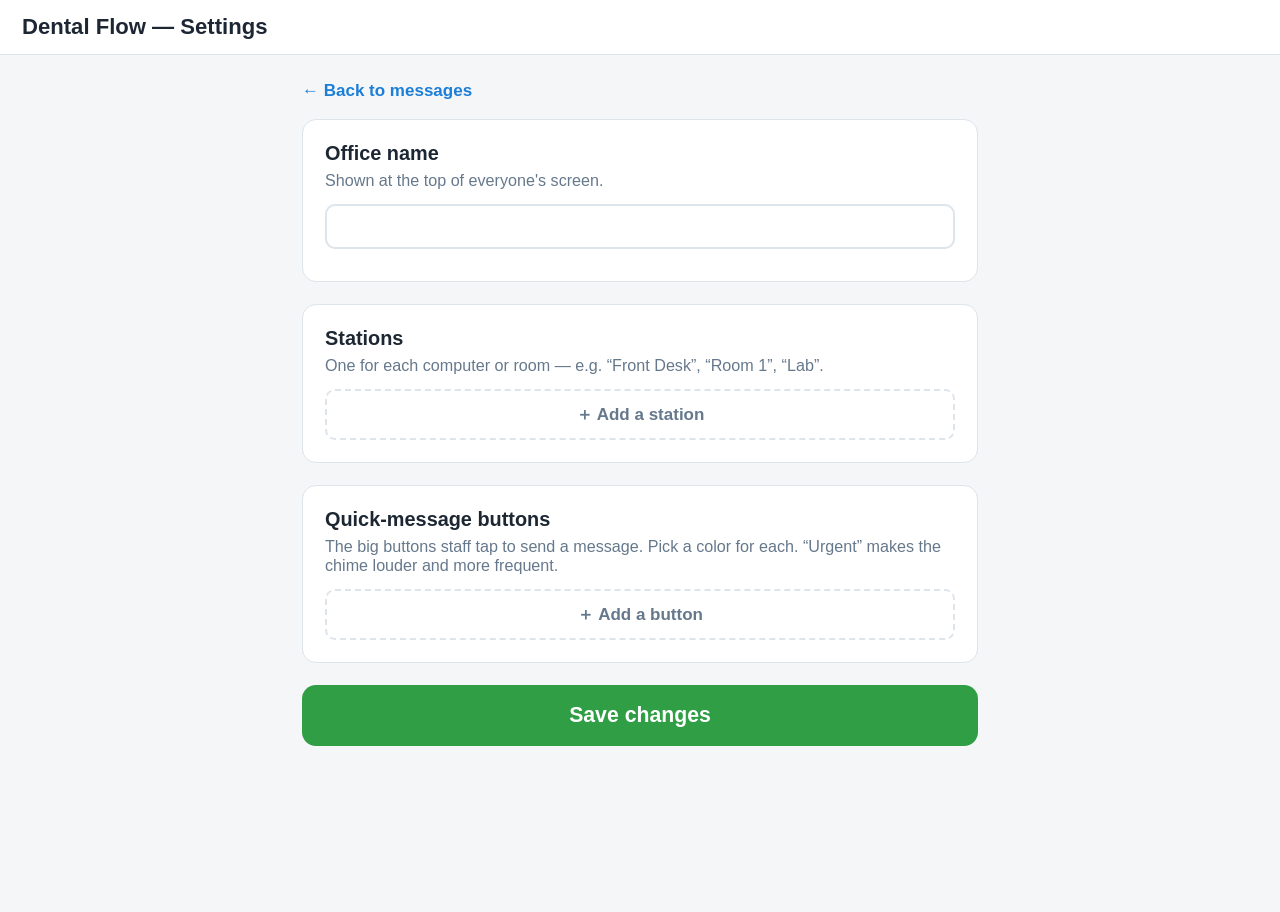
==== public/admin.html @ 0d7802c3 "Dental Flow: intraoffice messaging for a dental practice A single C++ program with no runtime to ins" ====
<!DOCTYPE html>
<html lang="en">
<head>
<meta charset="utf-8">
<meta name="viewport" content="width=device-width, initial-scale=1">
<title>Dental Flow — Settings</title>
<meta name="theme-color" content="#1c7ed6">
<link rel="stylesheet" href="style.css">
<link rel="icon" type="image/png" sizes="192x192" href="icon-192.png">
<style>
  #main { max-width: 720px; }
  .card {
    background: var(--card); border: 1px solid var(--line);
    border-radius: var(--radius); padding: 22px; margin-bottom: 22px;
  }
  .card h3 { margin-bottom: 6px; }
  .card .hint { color: var(--muted); font-size: .95rem; margin-bottom: 14px; }
  .row { display: flex; gap: 10px; align-items: center; margin-bottom: 10px; }
  .row input[type=text] {
    flex: 1; font-size: 1.05rem; padding: 10px 14px;
    border: 2px solid var(--line); border-radius: 10px;
  }
  .row input[type=text]:focus { outline: none; border-color: var(--blue); }
  .row input[type=color] {
    width: 46px; height: 42px; border: none; border-radius: 10px;
    background: none; cursor: pointer; padding: 0;
  }
  .row label.urgent {
    display: flex; align-items: center; gap: 6px;
    font-size: .9rem; color: var(--muted); white-space: nowrap; cursor: pointer;
  }
  .row .del {
    border: none; background: #fdecec; color: #c0392b;
    width: 42px; height: 42px; border-radius: 10px;
    font-size: 1.1rem; cursor: pointer; flex-shrink: 0;
  }
  .row .del:hover { background: #f9d9d9; }
  .add-btn {
    border: 2px dashed var(--line); background: none; color: var(--muted);
    width: 100%; padding: 12px; border-radius: 10px;
    font-size: 1rem; font-weight: 700; cursor: pointer;
  }
  .add-btn:hover { border-color: var(--blue); color: var(--blue); }
  #save {
    background: var(--green); color: #fff;
  }
  #saved-msg { text-align: center; font-weight: 700; color: var(--green); margin-top: 12px; min-height: 1.4em; }
  .backlink { display: inline-block; margin-bottom: 18px; color: var(--blue); font-weight: 700; text-decoration: none; }
</style>
</head>
<body>

<header id="topbar">
  <div id="office-name">Dental Flow — Settings</div>
</header>

<main id="main">
  <a class="backlink" href="/">← Back to messages</a>

  <div class="card">
    <h3>Office name</h3>
    <p class="hint">Shown at the top of everyone's screen.</p>
    <div class="row"><input type="text" id="office-input" maxlength="60"></div>
  </div>

  <div class="card">
    <h3>Stations</h3>
    <p class="hint">One for each computer or room — e.g. “Front Desk”, “Room 1”, “Lab”.</p>
    <div id="stations"></div>
    <button class="add-btn" id="add-station">＋ Add a station</button>
  </div>

  <div class="card">
    <h3>Quick-message buttons</h3>
    <p class="hint">The big buttons staff tap to send a message. Pick a color for each.
       “Urgent” makes the chime louder and more frequent.</p>
    <div id="presets"></div>
    <button class="add-btn" id="add-preset">＋ Add a button</button>
  </div>

  <button id="save" class="btn-big">Save changes</button>
  <p id="saved-msg"></p>
</main>

<script>
(() => {
  const $ = id => document.getElementById(id);
  let config = null;

  // crypto.randomUUID() only exists on https:// or on the server computer's
  // own localhost address — and staff reach Dental Flow at http://<address>,
  // where it is simply missing. So it is unusable exactly where this page is
  // used. getRandomValues carries no such restriction; build the same shape
  // from it by hand.
  function newId() {
    if (crypto.randomUUID) return crypto.randomUUID();
    const b = crypto.getRandomValues(new Uint8Array(16));
    b[6] = (b[6] & 0x0f) | 0x40;   // version 4
    b[8] = (b[8] & 0x3f) | 0x80;   // variant
    const h = [...b].map(x => x.toString(16).padStart(2, '0')).join('');
    return `${h.slice(0, 8)}-${h.slice(8, 12)}-${h.slice(12, 16)}-${h.slice(16, 20)}-${h.slice(20)}`;
  }

  function stationRow(s) {
    const row = document.createElement('div');
    row.className = 'row';
    row.dataset.id = s.id;
    const input = document.createElement('input');
    input.type = 'text'; input.maxLength = 40; input.value = s.name;
    input.placeholder = 'Station name';
    const del = document.createElement('button');
    del.className = 'del'; del.textContent = '🗑'; del.title = 'Remove';
    del.onclick = () => row.remove();
    row.append(input, del);
    return row;
  }

  function presetRow(p) {
    const row = document.createElement('div');
    row.className = 'row';
    row.dataset.id = p.id;
    const color = document.createElement('input');
    color.type = 'color'; color.value = p.color;
    const input = document.createElement('input');
    input.type = 'text'; input.maxLength = 60; input.value = p.label;
    input.placeholder = 'Button text';
    const urgent = document.createElement('label');
    urgent.className = 'urgent';
    const cb = document.createElement('input');
    cb.type = 'checkbox'; cb.checked = !!p.urgent;
    urgent.append(cb, document.createTextNode('Urgent'));
    const del = document.createElement('button');
    del.className = 'del'; del.textContent = '🗑'; del.title = 'Remove';
    del.onclick = () => row.remove();
    row.append(color, input, urgent, del);
    return row;
  }

  $('add-station').onclick = () =>
    $('stations').appendChild(stationRow({ id: newId(), name: '' }));
  $('add-preset').onclick = () =>
    $('presets').appendChild(presetRow({ id: newId(), label: '', color: '#1c7ed6', urgent: false }));

  $('save').onclick = async () => {
    const stations = [...$('stations').children]
      .map(r => ({ id: r.dataset.id, name: r.querySelector('input[type=text]').value.trim() }))
      .filter(s => s.name);
    const presets = [...$('presets').children]
      .map(r => ({
        id: r.dataset.id,
        label: r.querySelector('input[type=text]').value.trim(),
        color: r.querySelector('input[type=color]').value,
        urgent: r.querySelector('input[type=checkbox]').checked
      }))
      .filter(p => p.label);
    const officeName = $('office-input').value.trim() || 'Our Office';
    if (!stations.length || !presets.length) {
      $('saved-msg').textContent = 'You need at least one station and one button.';
      $('saved-msg').style.color = '#c0392b';
      return;
    }
    const r = await fetch('/api/config', {
      method: 'POST', headers: { 'Content-Type': 'application/json' },
      body: JSON.stringify({ officeName, stations, presets })
    });
    $('saved-msg').style.color = '';
    $('saved-msg').textContent = r.ok ? '✓ Saved — everyone’s screens are updated.' : 'Something went wrong. Try again.';
    setTimeout(() => { $('saved-msg').textContent = ''; }, 4000);
  };

  (async () => {
    const state = await (await fetch('/api/state')).json();
    config = state.config;
    $('office-input').value = config.officeName;
    for (const s of config.stations) $('stations').appendChild(stationRow(s));
    for (const p of config.presets) $('presets').appendChild(presetRow(p));
  })();
})();
</script>
</body>
</html>
---- public/style.css ----
/* Dental Flow — big, friendly, hard to get wrong */
* { box-sizing: border-box; margin: 0; padding: 0; }

:root {
  --bg: #f4f6f8;
  --card: #ffffff;
  --ink: #1d2733;
  --muted: #66788c;
  --line: #dde4ea;
  --blue: #1c7ed6;
  --green: #2f9e44;
  --radius: 14px;
  font-size: 17px;
}

body {
  font-family: -apple-system, "Segoe UI", Roboto, Helvetica, Arial, sans-serif;
  background: var(--bg);
  color: var(--ink);
  min-height: 100vh;
}

[hidden] { display: none !important; }

.muted { color: var(--muted); }
.big { font-size: 1.35rem; }

/* ---------- header ---------- */
#topbar {
  display: flex; align-items: center; justify-content: space-between;
  padding: 14px 22px;
  background: var(--card);
  border-bottom: 1px solid var(--line);
}
#office-name { font-size: 1.3rem; font-weight: 700; }
#my-station-wrap { display: flex; align-items: center; gap: 10px; }
.pill {
  font-size: 1.05rem; font-weight: 700;
  padding: 8px 18px; border-radius: 999px;
  border: 2px solid var(--blue); color: var(--blue); background: #eaf3fc;
  cursor: pointer;
}
.pill:hover { background: #d8eafc; }
#settings-link {
  margin-left: 14px;
  font-size: .95rem; font-weight: 700;
  color: var(--muted); text-decoration: none;
  padding: 8px 14px; border-radius: 999px;
  border: 2px solid var(--line); background: var(--card);
}
#settings-link:hover { color: var(--blue); border-color: var(--blue); }
#popout-btn {
  margin-left: 14px;
  font-size: .95rem; font-weight: 700;
  color: var(--muted);
  padding: 8px 14px; border-radius: 999px;
  border: 2px solid var(--line); background: var(--card);
  cursor: pointer;
}
#popout-btn:hover { color: var(--blue); border-color: var(--blue); }

/* ---------- main grid ---------- */
#main { max-width: 1050px; margin: 0 auto; padding: 26px 22px 130px; }
#grid-title { font-size: 1.15rem; font-weight: 600; color: var(--muted); margin-bottom: 18px; }

.grid {
  display: grid;
  grid-template-columns: repeat(auto-fill, minmax(230px, 1fr));
  gap: 16px;
}

.tile {
  position: relative;
  background: var(--card);
  border: 2px solid var(--line);
  border-radius: var(--radius);
  padding: 30px 18px;
  font-size: 1.5rem; font-weight: 700;
  text-align: center;
  cursor: pointer;
  transition: transform .06s, border-color .12s, box-shadow .12s;
  color: var(--ink);
}
.tile:hover { border-color: var(--blue); box-shadow: 0 3px 14px rgba(28,126,214,.15); }
.tile:active { transform: scale(.97); }
.tile.everyone { background: #fff8e8; border-color: #eeb64b; }
.tile .sub { display: block; font-size: .85rem; font-weight: 600; color: var(--muted); margin-top: 6px; }

/* selection checkmark */
.tile .check {
  position: absolute; top: 10px; left: 12px;
  width: 26px; height: 26px; border-radius: 50%;
  border: 2px solid var(--line); background: #fff;
}
.tile.selected { border-color: var(--blue); background: #eaf3fc; box-shadow: 0 3px 14px rgba(28,126,214,.2); }
.tile.selected .check { border-color: var(--blue); background: var(--blue); }
.tile.selected .check::after {
  content: '✓'; color: #fff; font-size: 17px; font-weight: 900;
  position: absolute; inset: 0; display: flex; align-items: center; justify-content: center;
}
.tile.everyone.selected { background: #fff2cf; border-color: #d99a1c; }
.tile.everyone.selected .check { border-color: #d99a1c; background: #d99a1c; }

.tile .busy-dot {
  position: absolute; top: 10px; right: 12px;
  width: 16px; height: 16px; border-radius: 50%;
  animation: pulse 1.2s infinite;
}
@keyframes pulse { 0%,100% { opacity: 1; } 50% { opacity: .35; } }

/* a room with no browser open: still sendable, but nobody is going to see it */
.tile.away { background: #fbfcfd; border-style: dashed; color: var(--muted); }
.tile.away.selected { background: #eaf3fc; color: var(--ink); }
.tile .away-note { color: #b05a12; font-weight: 700; }

/* ---------- overlays ---------- */
.overlay {
  position: fixed; inset: 0; z-index: 50;
  background: rgba(20, 30, 40, .55);
  display: flex; align-items: center; justify-content: center;
  padding: 18px;
}
.sheet {
  position: relative;
  background: var(--card);
  border-radius: 20px;
  padding: 34px;
  width: 100%; max-width: 760px;
  max-height: 92vh; overflow-y: auto;
  box-shadow: 0 18px 60px rgba(0,0,0,.3);
  text-align: center;
}
.sheet h1 { margin-bottom: 10px; }
.sheet .grid { margin-top: 22px; text-align: initial; }
.close-x {
  position: absolute; top: 14px; right: 14px;
  width: 44px; height: 44px; border-radius: 50%;
  border: none; background: #eef2f5; color: var(--muted);
  font-size: 1.2rem; cursor: pointer;
}
.close-x:hover { background: #e2e8ee; }

/* preset buttons */
.preset {
  border: none; border-radius: var(--radius);
  padding: 26px 16px;
  font-size: 1.3rem; font-weight: 800; color: #fff;
  cursor: pointer; text-shadow: 0 1px 2px rgba(0,0,0,.25);
  transition: transform .06s, filter .12s;
}
.preset:hover { filter: brightness(1.08); }
.preset:active { transform: scale(.96); }

.note-row { display: flex; gap: 10px; margin-top: 22px; }
.note-row input {
  flex: 1; font-size: 1.1rem; padding: 14px 16px;
  border: 2px solid var(--line); border-radius: var(--radius);
}
.note-row input:focus { outline: none; border-color: var(--blue); }
.btn-plain {
  font-size: 1.05rem; font-weight: 700; padding: 0 22px;
  border: 2px solid var(--blue); background: var(--blue); color: #fff;
  border-radius: var(--radius); cursor: pointer;
}

.btn-big {
  display: block; width: 100%;
  margin-top: 22px; padding: 18px;
  font-size: 1.25rem; font-weight: 800;
  border: none; border-radius: var(--radius); cursor: pointer;
}
.btn-gray { background: #eef2f5; color: var(--muted); }
.btn-gray:hover { background: #e2e8ee; }

/* ---------- incoming alert ---------- */
#alert { background: rgba(20,30,40,.75); }
.alert-sheet { border-top: 14px solid var(--alert-color, var(--blue)); }
.alert-from { font-size: 1.2rem; color: var(--muted); }
.alert-label {
  font-size: 2.6rem; font-weight: 900; margin: 18px 0 6px;
  color: var(--alert-color, var(--blue));
}
.alert-note { font-size: 1.4rem; margin-bottom: 8px; }
.btn-ack {
  background: var(--green); color: #fff;
  font-size: 1.6rem; padding: 22px;
}
.btn-ack:hover { filter: brightness(1.07); }
#alert-more { margin-top: 14px; }

/* ---------- send bar ---------- */
#send-bar {
  position: fixed; left: 0; right: 0; bottom: 0; z-index: 40;
  background: var(--card); border-top: 2px solid var(--line);
  box-shadow: 0 -8px 30px rgba(0,0,0,.10);
  padding: 14px 22px;
  display: flex; gap: 14px; align-items: center; justify-content: center;
}
#send-bar-btn {
  border: none; border-radius: var(--radius); cursor: pointer;
  background: var(--blue); color: #fff;
  font-size: 1.35rem; font-weight: 800;
  padding: 18px 40px;
  max-width: 640px; flex: 1;
}
#send-bar-btn:hover { filter: brightness(1.08); }
#send-bar-clear {
  border: none; border-radius: var(--radius); cursor: pointer;
  background: #eef2f5; color: var(--muted);
  font-size: 1.05rem; font-weight: 700; padding: 18px 22px;
}
#send-bar-clear:hover { background: #e2e8ee; }

/* ---------- toast ---------- */
#toast {
  position: fixed; left: 50%; bottom: 26px; transform: translateX(-50%);
  z-index: 60;
  background: var(--ink); color: #fff;
  padding: 14px 22px; border-radius: 999px;
  font-size: 1.05rem; font-weight: 600;
  display: flex; align-items: center; gap: 14px;
  box-shadow: 0 8px 30px rgba(0,0,0,.35);
  max-width: 92vw;
}
#toast.success { background: var(--green); }
#toast-cancel {
  border: none; border-radius: 999px; padding: 6px 14px;
  background: rgba(255,255,255,.22); color: #fff;
  font-weight: 700; cursor: pointer;
}

/* ---------- recent ---------- */
#recent-panel { margin-top: 44px; }
#recent-toggle {
  border: none; background: none; color: var(--muted);
  font-size: 1rem; font-weight: 700; cursor: pointer; padding: 8px 0;
}
#recent-list { list-style: none; margin-top: 8px; }
#recent-list li {
  background: var(--card); border: 1px solid var(--line);
  border-radius: 10px; padding: 10px 14px; margin-bottom: 8px;
  font-size: .98rem; display: flex; justify-content: space-between; gap: 12px;
}
#recent-list .t { color: var(--muted); white-space: nowrap; }

/* ---------- sound hint ---------- */
#sound-hint {
  position: fixed; top: 74px; left: 50%; transform: translateX(-50%);
  z-index: 70; background: #fff4d6; border: 1px solid #eeb64b;
  padding: 10px 18px; border-radius: 999px; font-weight: 700;
}

/* ---------- lost connection ---------- */
#offline {
  position: fixed; top: 0; left: 0; right: 0; z-index: 80;
  background: #c0392b; color: #fff;
  padding: 11px 16px; text-align: center;
  font-size: 1.02rem; font-weight: 700;
}
body.is-offline { padding-top: 44px; }

@media (max-width: 600px) {
  .grid { grid-template-columns: repeat(auto-fill, minmax(150px, 1fr)); gap: 12px; }
  .tile { font-size: 1.15rem; padding: 42px 10px 20px; }
  .alert-label { font-size: 1.8rem; }
}

/* very narrow screens: one column, everything compact */
@media (max-width: 480px) {
  :root { font-size: 15px; }
  .grid { grid-template-columns: 1fr; gap: 10px; }
  .tile {
    font-size: 1.1rem;
    padding: 16px 40px 16px 52px;
    text-align: left;
  }
  .tile .check {
    top: 50%; transform: translateY(-50%);
    width: 22px; height: 22px;
  }
  .tile.selected .check::after { font-size: 14px; }
  .tile .sub { margin-top: 2px; }
  #setup-grid .tile { padding: 16px 12px; text-align: center; }
  .preset { font-size: 1.1rem; padding: 16px 12px; }
  #topbar { padding: 10px 12px; }
  #office-name { font-size: 1.05rem; }
  #my-station-wrap .muted { display: none; }
  .pill { font-size: .95rem; padding: 6px 12px; }
  #settings-link { margin-left: 6px; font-size: .85rem; padding: 6px 10px; }
  #popout-btn { display: none; } /* already a small window at this size */
  #send-bar { padding: 10px 12px; gap: 8px; }
  #send-bar-btn { font-size: 1.05rem; padding: 14px 16px; }
  #send-bar-clear { font-size: .95rem; padding: 14px; }
  .sheet { padding: 24px 16px; }
  .close-x { width: 36px; height: 36px; top: 10px; right: 10px; }
  #compose .big { padding: 0 34px; }
  .alert-label { font-size: 1.5rem; }
  .btn-ack { font-size: 1.3rem; padding: 16px; }
  .note-row { flex-direction: column; }
  .note-row .btn-plain { padding: 12px; }
}
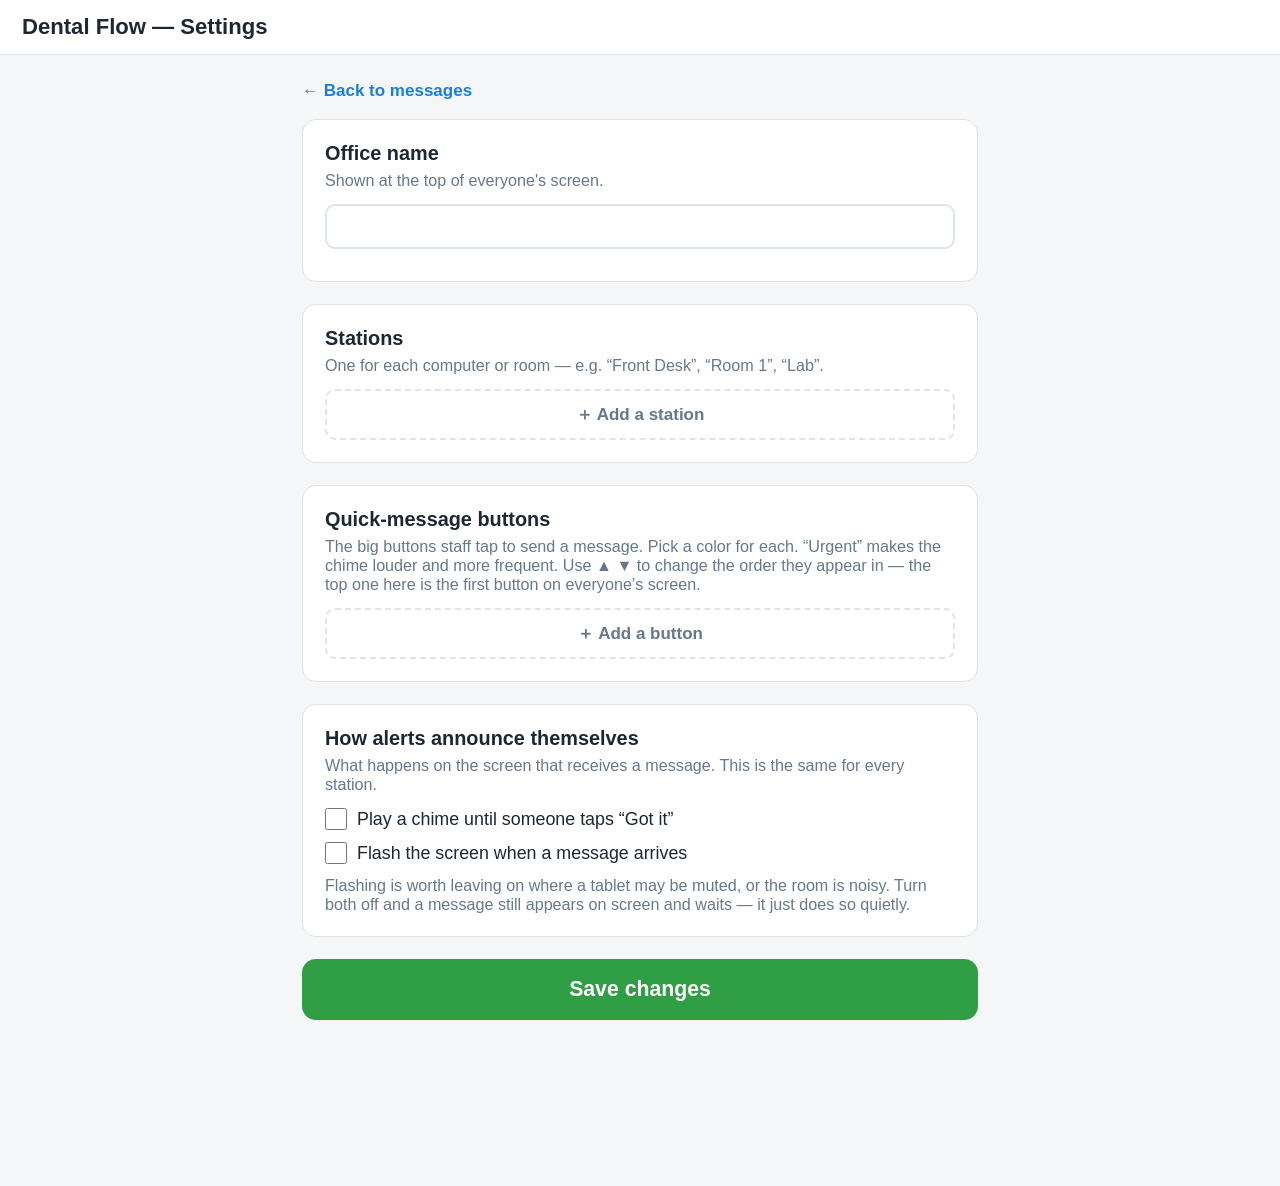
==== commit 1892b06b: "Reorderable quick-message buttons, and a screen flash option Two settings-page additions.  Buttons c" ====
--- a/public/admin.html
+++ b/public/admin.html
@@ -35,6 +35,26 @@
     font-size: 1.1rem; cursor: pointer; flex-shrink: 0;
   }
   .row .del:hover { background: #f9d9d9; }
+  /* Up/down buttons rather than drag-and-drop: these screens are tablets as
+     often as they are PCs, and dragging on a touchscreen fights with
+     scrolling the page. Two taps always work. */
+  .row .move {
+    display: flex; flex-direction: column; gap: 2px; flex-shrink: 0;
+  }
+  .row .move button {
+    border: none; background: var(--line); color: var(--muted);
+    width: 30px; height: 20px; border-radius: 6px;
+    font-size: .7rem; line-height: 1; cursor: pointer; padding: 0;
+  }
+  .row .move button:hover:not(:disabled) { background: var(--blue); color: #fff; }
+  .row .move button:disabled { opacity: .35; cursor: default; }
+  .check-row {
+    display: flex; align-items: center; gap: 10px; margin-bottom: 12px;
+    font-size: 1.05rem; cursor: pointer;
+  }
+  .check-row input[type=checkbox] {
+    width: 22px; height: 22px; flex-shrink: 0; cursor: pointer;
+  }
   .add-btn {
     border: 2px dashed var(--line); background: none; color: var(--muted);
     width: 100%; padding: 12px; border-radius: 10px;
@@ -73,9 +93,30 @@
   <div class="card">
     <h3>Quick-message buttons</h3>
     <p class="hint">The big buttons staff tap to send a message. Pick a color for each.
-       “Urgent” makes the chime louder and more frequent.</p>
+       “Urgent” makes the chime louder and more frequent.
+       Use ▲ ▼ to change the order they appear in — the top one here is the
+       first button on everyone’s screen.</p>
     <div id="presets"></div>
     <button class="add-btn" id="add-preset">＋ Add a button</button>
+  </div>
+
+  <div class="card">
+    <h3>How alerts announce themselves</h3>
+    <p class="hint">What happens on the screen that receives a message. This is
+       the same for every station.</p>
+    <label class="check-row">
+      <input type="checkbox" id="notify-sound">
+      <span>Play a chime until someone taps “Got it”</span>
+    </label>
+    <label class="check-row">
+      <input type="checkbox" id="notify-flash">
+      <span>Flash the screen when a message arrives</span>
+    </label>
+    <p class="hint" style="margin-top:12px;margin-bottom:0">
+      Flashing is worth leaving on where a tablet may be muted, or the room is
+      noisy. Turn both off and a message still appears on screen and waits —
+      it just does so quietly.
+    </p>
   </div>
 
   <button id="save" class="btn-big">Save changes</button>
@@ -115,10 +156,44 @@
     return row;
   }
 
+  // The order of the rows in the page IS the order of the buttons: save reads
+  // the DOM top to bottom, and the server keeps the array as it arrives. So
+  // moving a row is all reordering takes.
+  function refreshMoveButtons() {
+    const rows = [...$('presets').children];
+    rows.forEach((row, i) => {
+      const [up, down] = row.querySelectorAll('.move button');
+      if (up) up.disabled = i === 0;
+      if (down) down.disabled = i === rows.length - 1;
+    });
+  }
+
+  function moveRow(row, delta) {
+    const parent = row.parentNode;
+    if (delta < 0 && row.previousElementSibling)
+      parent.insertBefore(row, row.previousElementSibling);
+    else if (delta > 0 && row.nextElementSibling)
+      parent.insertBefore(row.nextElementSibling, row);
+    refreshMoveButtons();
+    // Keep the button under the finger that just pressed it, so a row can be
+    // moved several places without hunting for it again after each tap.
+    const btn = row.querySelector(delta < 0 ? '.move button' : '.move button:last-child');
+    if (btn && !btn.disabled) btn.focus();
+  }
+
   function presetRow(p) {
     const row = document.createElement('div');
     row.className = 'row';
     row.dataset.id = p.id;
+    const move = document.createElement('div');
+    move.className = 'move';
+    const up = document.createElement('button');
+    up.type = 'button'; up.textContent = '▲'; up.title = 'Move up';
+    up.onclick = () => moveRow(row, -1);
+    const down = document.createElement('button');
+    down.type = 'button'; down.textContent = '▼'; down.title = 'Move down';
+    down.onclick = () => moveRow(row, +1);
+    move.append(up, down);
     const color = document.createElement('input');
     color.type = 'color'; color.value = p.color;
     const input = document.createElement('input');
@@ -131,15 +206,17 @@
     urgent.append(cb, document.createTextNode('Urgent'));
     const del = document.createElement('button');
     del.className = 'del'; del.textContent = '🗑'; del.title = 'Remove';
-    del.onclick = () => row.remove();
-    row.append(color, input, urgent, del);
+    del.onclick = () => { row.remove(); refreshMoveButtons(); };
+    row.append(move, color, input, urgent, del);
     return row;
   }
 
   $('add-station').onclick = () =>
     $('stations').appendChild(stationRow({ id: newId(), name: '' }));
-  $('add-preset').onclick = () =>
+  $('add-preset').onclick = () => {
     $('presets').appendChild(presetRow({ id: newId(), label: '', color: '#1c7ed6', urgent: false }));
+    refreshMoveButtons();
+  };
 
   $('save').onclick = async () => {
     const stations = [...$('stations').children]
@@ -161,7 +238,11 @@
     }
     const r = await fetch('/api/config', {
       method: 'POST', headers: { 'Content-Type': 'application/json' },
-      body: JSON.stringify({ officeName, stations, presets })
+      body: JSON.stringify({
+        officeName, stations, presets,
+        notifySound: $('notify-sound').checked,
+        notifyFlash: $('notify-flash').checked
+      })
     });
     $('saved-msg').style.color = '';
     $('saved-msg').textContent = r.ok ? '✓ Saved — everyone’s screens are updated.' : 'Something went wrong. Try again.';
@@ -172,8 +253,12 @@
     const state = await (await fetch('/api/state')).json();
     config = state.config;
     $('office-input').value = config.officeName;
+    // Absent means an older server that predates these; on is what it did.
+    $('notify-sound').checked = config.notifySound !== false;
+    $('notify-flash').checked = config.notifyFlash !== false;
     for (const s of config.stations) $('stations').appendChild(stationRow(s));
     for (const p of config.presets) $('presets').appendChild(presetRow(p));
+    refreshMoveButtons();
   })();
 })();
 </script>
--- a/public/style.css
+++ b/public/style.css
@@ -299,3 +299,40 @@
   .note-row { flex-direction: column; }
   .note-row .btn-plain { padding: 12px; }
 }
+
+/* ---------------------------------------------------------------- flash
+   The optional screen flash for an arriving message, for a station whose
+   tablet is muted or whose room is too noisy for the chime.
+
+   Above every other layer (the offline banner, the highest, is 80) and
+   pointer-events: none throughout, so it tints the screen without ever
+   sitting between a finger and the "Got it" button.
+
+   The rate is deliberate. Anything faster than three flashes a second is the
+   threshold associated with photosensitive seizures, so this runs at two a
+   second and stops on its own after three - visible from across a room,
+   without strobing at anyone. */
+#flash {
+  position: fixed;
+  inset: 0;
+  z-index: 90;
+  pointer-events: none;
+  opacity: 0;
+  background: var(--flash-color, #1c7ed6);
+}
+#flash.on { animation: df-flash .5s ease-in-out 3; }
+
+@keyframes df-flash {
+  0%, 100% { opacity: 0; }
+  50%      { opacity: .4; }
+}
+
+/* Anyone who has asked their device for less motion gets a single steady
+   tint instead of a repeating flash: still unmistakable, nothing blinking. */
+@media (prefers-reduced-motion: reduce) {
+  #flash.on { animation: df-flash-steady 1.2s ease-in-out 1; }
+  @keyframes df-flash-steady {
+    0%, 100% { opacity: 0; }
+    20%, 80% { opacity: .3; }
+  }
+}
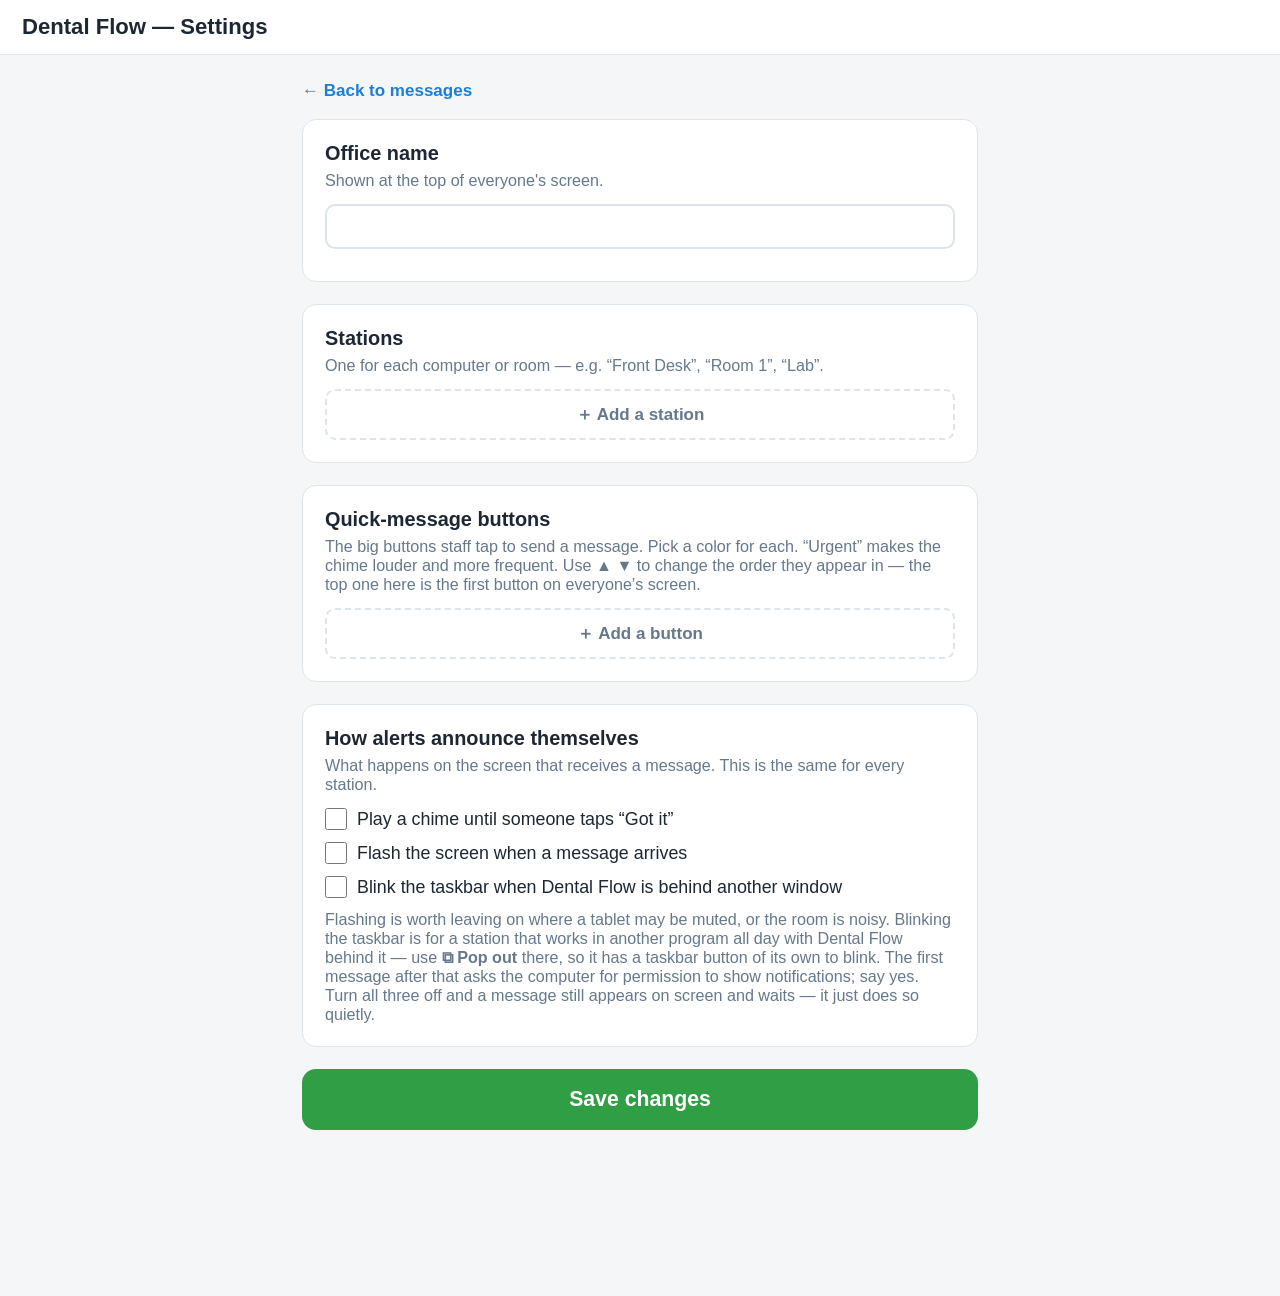
==== commit ad883f16: "Blink the taskbar for a station that is not looking at the screen The chime and the screen flash bot" ====
--- a/public/admin.html
+++ b/public/admin.html
@@ -112,9 +112,17 @@
       <input type="checkbox" id="notify-flash">
       <span>Flash the screen when a message arrives</span>
     </label>
+    <label class="check-row">
+      <input type="checkbox" id="notify-taskbar">
+      <span>Blink the taskbar when Dental Flow is behind another window</span>
+    </label>
     <p class="hint" style="margin-top:12px;margin-bottom:0">
       Flashing is worth leaving on where a tablet may be muted, or the room is
-      noisy. Turn both off and a message still appears on screen and waits —
+      noisy. Blinking the taskbar is for a station that works in another
+      program all day with Dental Flow behind it — use <strong>⧉ Pop out</strong>
+      there, so it has a taskbar button of its own to blink. The first message
+      after that asks the computer for permission to show notifications; say
+      yes. Turn all three off and a message still appears on screen and waits —
       it just does so quietly.
     </p>
   </div>
@@ -241,7 +249,8 @@
       body: JSON.stringify({
         officeName, stations, presets,
         notifySound: $('notify-sound').checked,
-        notifyFlash: $('notify-flash').checked
+        notifyFlash: $('notify-flash').checked,
+        notifyTaskbar: $('notify-taskbar').checked
       })
     });
     $('saved-msg').style.color = '';
@@ -256,6 +265,7 @@
     // Absent means an older server that predates these; on is what it did.
     $('notify-sound').checked = config.notifySound !== false;
     $('notify-flash').checked = config.notifyFlash !== false;
+    $('notify-taskbar').checked = config.notifyTaskbar !== false;
     for (const s of config.stations) $('stations').appendChild(stationRow(s));
     for (const p of config.presets) $('presets').appendChild(presetRow(p));
     refreshMoveButtons();
--- a/public/style.css
+++ b/public/style.css
@@ -61,7 +61,18 @@
 
 /* ---------- main grid ---------- */
 #main { max-width: 1050px; margin: 0 auto; padding: 26px 22px 130px; }
-#grid-title { font-size: 1.15rem; font-weight: 600; color: var(--muted); margin-bottom: 18px; }
+#grid-title {
+  display: flex; align-items: center; gap: 14px; flex-wrap: wrap;
+  font-size: 1.15rem; font-weight: 600; color: var(--muted); margin-bottom: 18px;
+}
+#grid-title-done {
+  flex: none;
+  font-size: .95rem; font-weight: 700;
+  padding: 7px 16px; border-radius: 999px;
+  border: 2px solid var(--line); background: var(--card); color: var(--muted);
+  cursor: pointer;
+}
+#grid-title-done:hover { color: var(--green); border-color: var(--green); }
 
 .grid {
   display: grid;
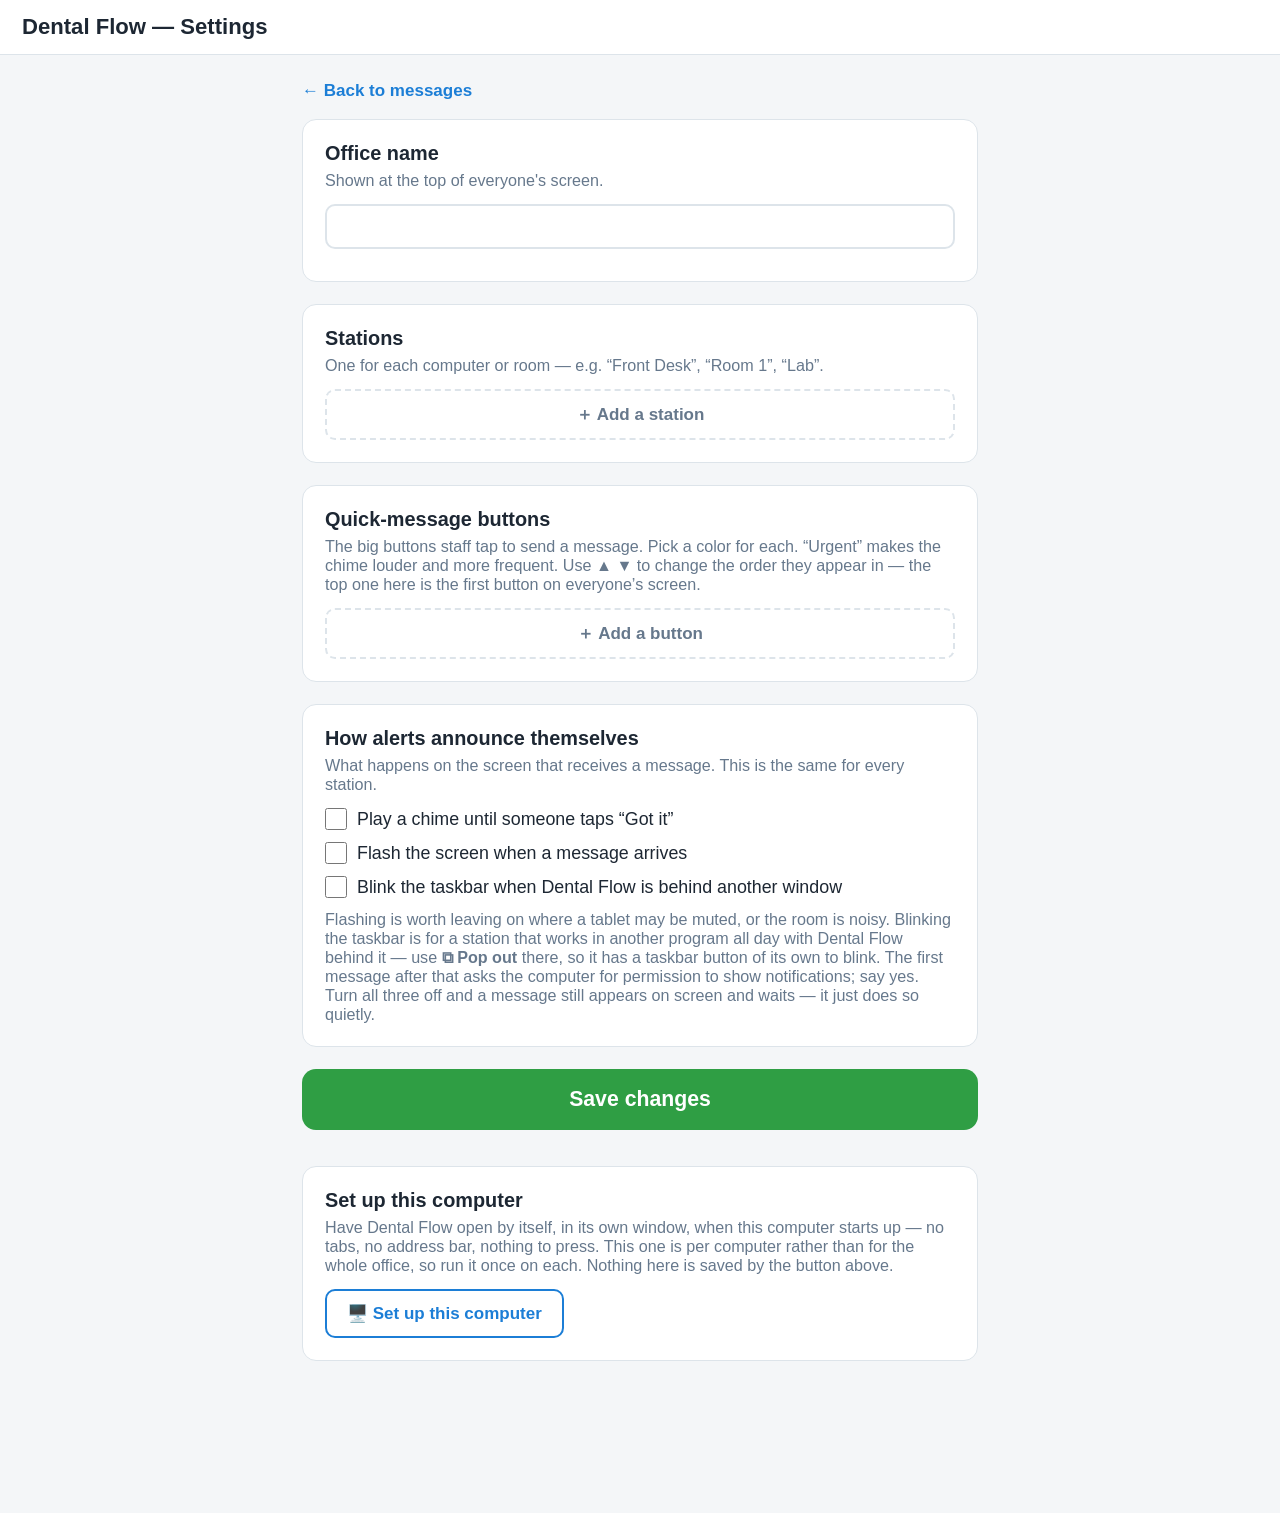
==== commit 3beaaa5f: "Move "Set up this computer" to the settings page It was in the header of the page staff use all day," ====
--- a/public/admin.html
+++ b/public/admin.html
@@ -66,6 +66,15 @@
   }
   #saved-msg { text-align: center; font-weight: 700; color: var(--green); margin-top: 12px; min-height: 1.4em; }
   .backlink { display: inline-block; margin-bottom: 18px; color: var(--blue); font-weight: 700; text-decoration: none; }
+  /* A link that reads as a button. Deliberately not .btn-big: that is the
+     green Save button's shape, and this saves nothing - it leaves the page. */
+  .setup-btn {
+    display: inline-block; text-decoration: none;
+    border: 2px solid var(--blue); color: var(--blue); background: none;
+    padding: 12px 20px; border-radius: 10px;
+    font-size: 1rem; font-weight: 700;
+  }
+  .setup-btn:hover { background: var(--blue); color: #fff; }
 </style>
 </head>
 <body>
@@ -129,6 +138,19 @@
 
   <button id="save" class="btn-big">Save changes</button>
   <p id="saved-msg"></p>
+
+  <!-- Below Save on purpose. Everything above is office-wide and takes
+       effect everywhere once saved; this is a per-computer job that saves
+       nothing, and an admin who has just renamed a room should not be left
+       wondering whether it needs saving too. -->
+  <div class="card">
+    <h3>Set up this computer</h3>
+    <p class="hint">Have Dental Flow open by itself, in its own window, when
+       this computer starts up — no tabs, no address bar, nothing to press.
+       This one is per computer rather than for the whole office, so run it
+       once on each. Nothing here is saved by the button above.</p>
+    <a class="setup-btn" href="/setup">🖥️ Set up this computer</a>
+  </div>
 </main>
 
 <script>
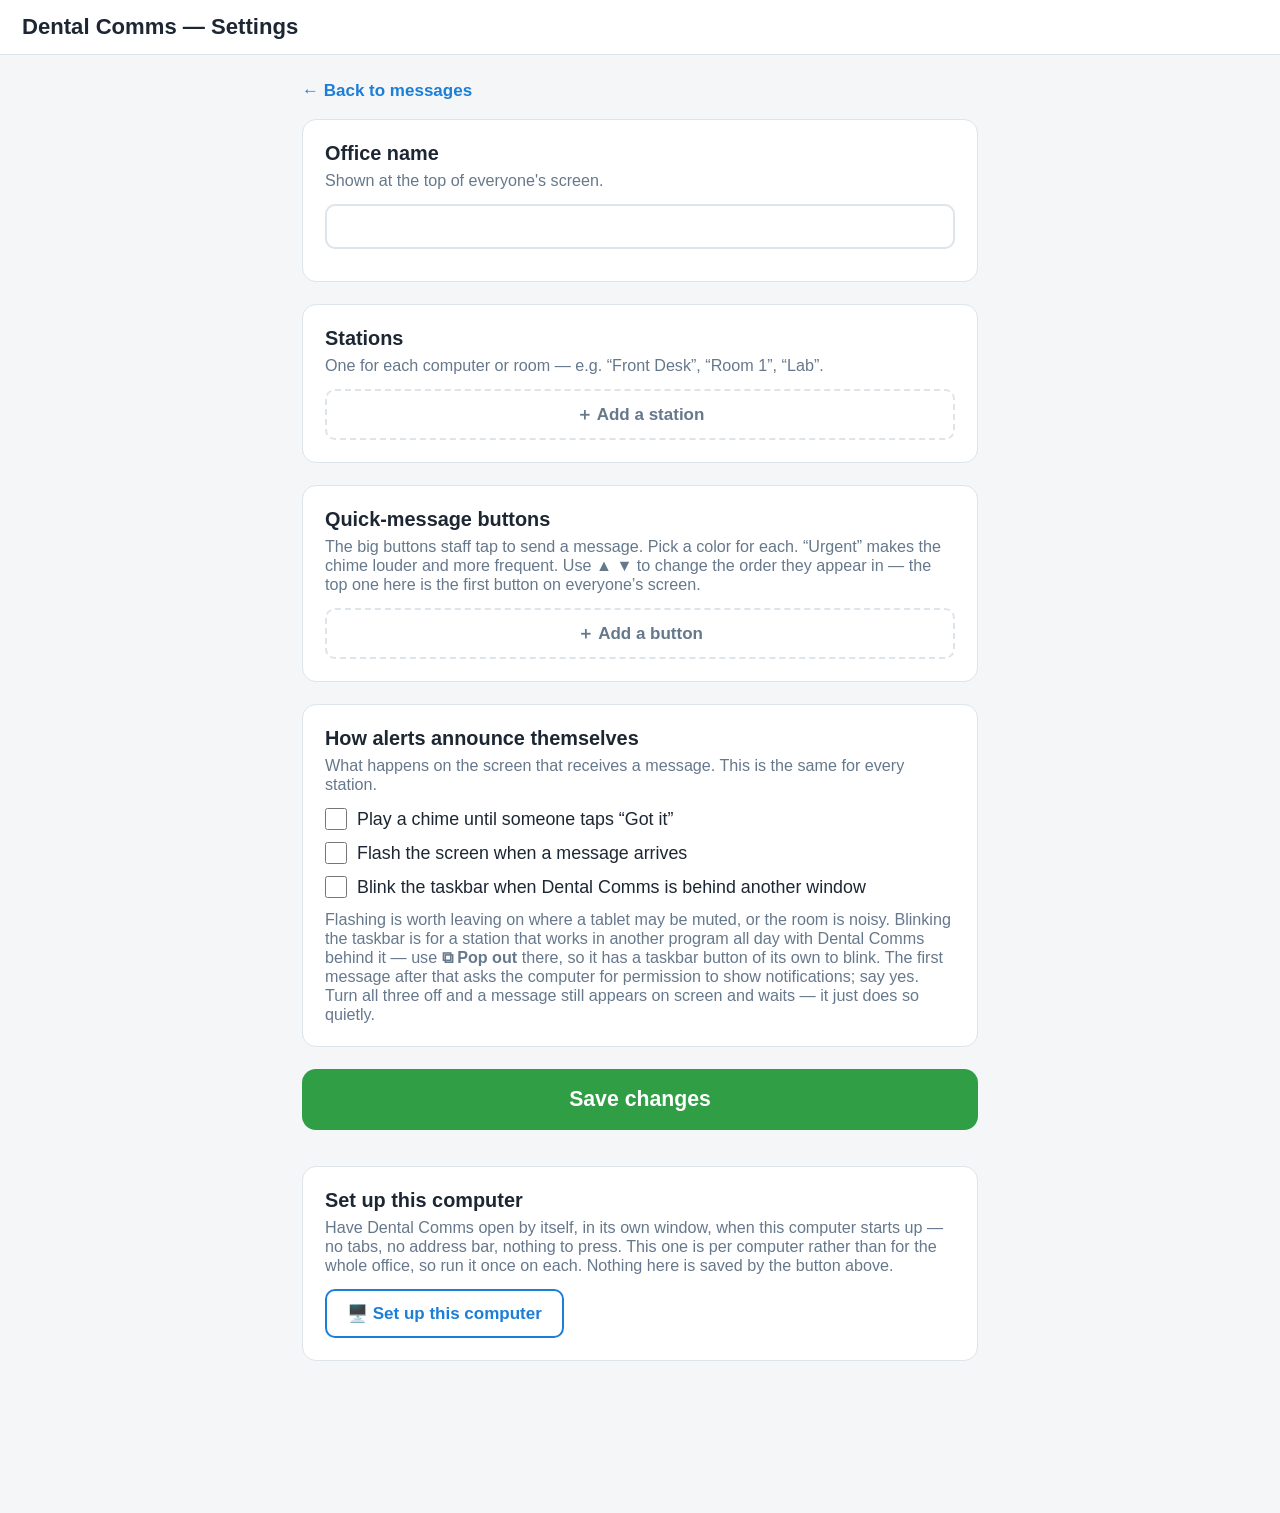
==== commit e5c747ba: "Open source under MIT, rename to Dental Comms, sign releases via SignPath - Relicense from the propr" ====
--- a/public/admin.html
+++ b/public/admin.html
@@ -3,7 +3,7 @@
 <head>
 <meta charset="utf-8">
 <meta name="viewport" content="width=device-width, initial-scale=1">
-<title>Dental Flow — Settings</title>
+<title>Dental Comms — Settings</title>
 <meta name="theme-color" content="#1c7ed6">
 <link rel="stylesheet" href="style.css">
 <link rel="icon" type="image/png" sizes="192x192" href="icon-192.png">
@@ -80,7 +80,7 @@
 <body>
 
 <header id="topbar">
-  <div id="office-name">Dental Flow — Settings</div>
+  <div id="office-name">Dental Comms — Settings</div>
 </header>
 
 <main id="main">
@@ -123,12 +123,12 @@
     </label>
     <label class="check-row">
       <input type="checkbox" id="notify-taskbar">
-      <span>Blink the taskbar when Dental Flow is behind another window</span>
+      <span>Blink the taskbar when Dental Comms is behind another window</span>
     </label>
     <p class="hint" style="margin-top:12px;margin-bottom:0">
       Flashing is worth leaving on where a tablet may be muted, or the room is
       noisy. Blinking the taskbar is for a station that works in another
-      program all day with Dental Flow behind it — use <strong>⧉ Pop out</strong>
+      program all day with Dental Comms behind it — use <strong>⧉ Pop out</strong>
       there, so it has a taskbar button of its own to blink. The first message
       after that asks the computer for permission to show notifications; say
       yes. Turn all three off and a message still appears on screen and waits —
@@ -145,7 +145,7 @@
        wondering whether it needs saving too. -->
   <div class="card">
     <h3>Set up this computer</h3>
-    <p class="hint">Have Dental Flow open by itself, in its own window, when
+    <p class="hint">Have Dental Comms open by itself, in its own window, when
        this computer starts up — no tabs, no address bar, nothing to press.
        This one is per computer rather than for the whole office, so run it
        once on each. Nothing here is saved by the button above.</p>
@@ -159,7 +159,7 @@
   let config = null;
 
   // crypto.randomUUID() only exists on https:// or on the server computer's
-  // own localhost address — and staff reach Dental Flow at http://<address>,
+  // own localhost address — and staff reach Dental Comms at http://<address>,
   // where it is simply missing. So it is unusable exactly where this page is
   // used. getRandomValues carries no such restriction; build the same shape
   // from it by hand.
--- a/public/style.css
+++ b/public/style.css
@@ -1,4 +1,4 @@
-/* Dental Flow — big, friendly, hard to get wrong */
+/* Dental Comms — big, friendly, hard to get wrong */
 * { box-sizing: border-box; margin: 0; padding: 0; }
 
 :root {
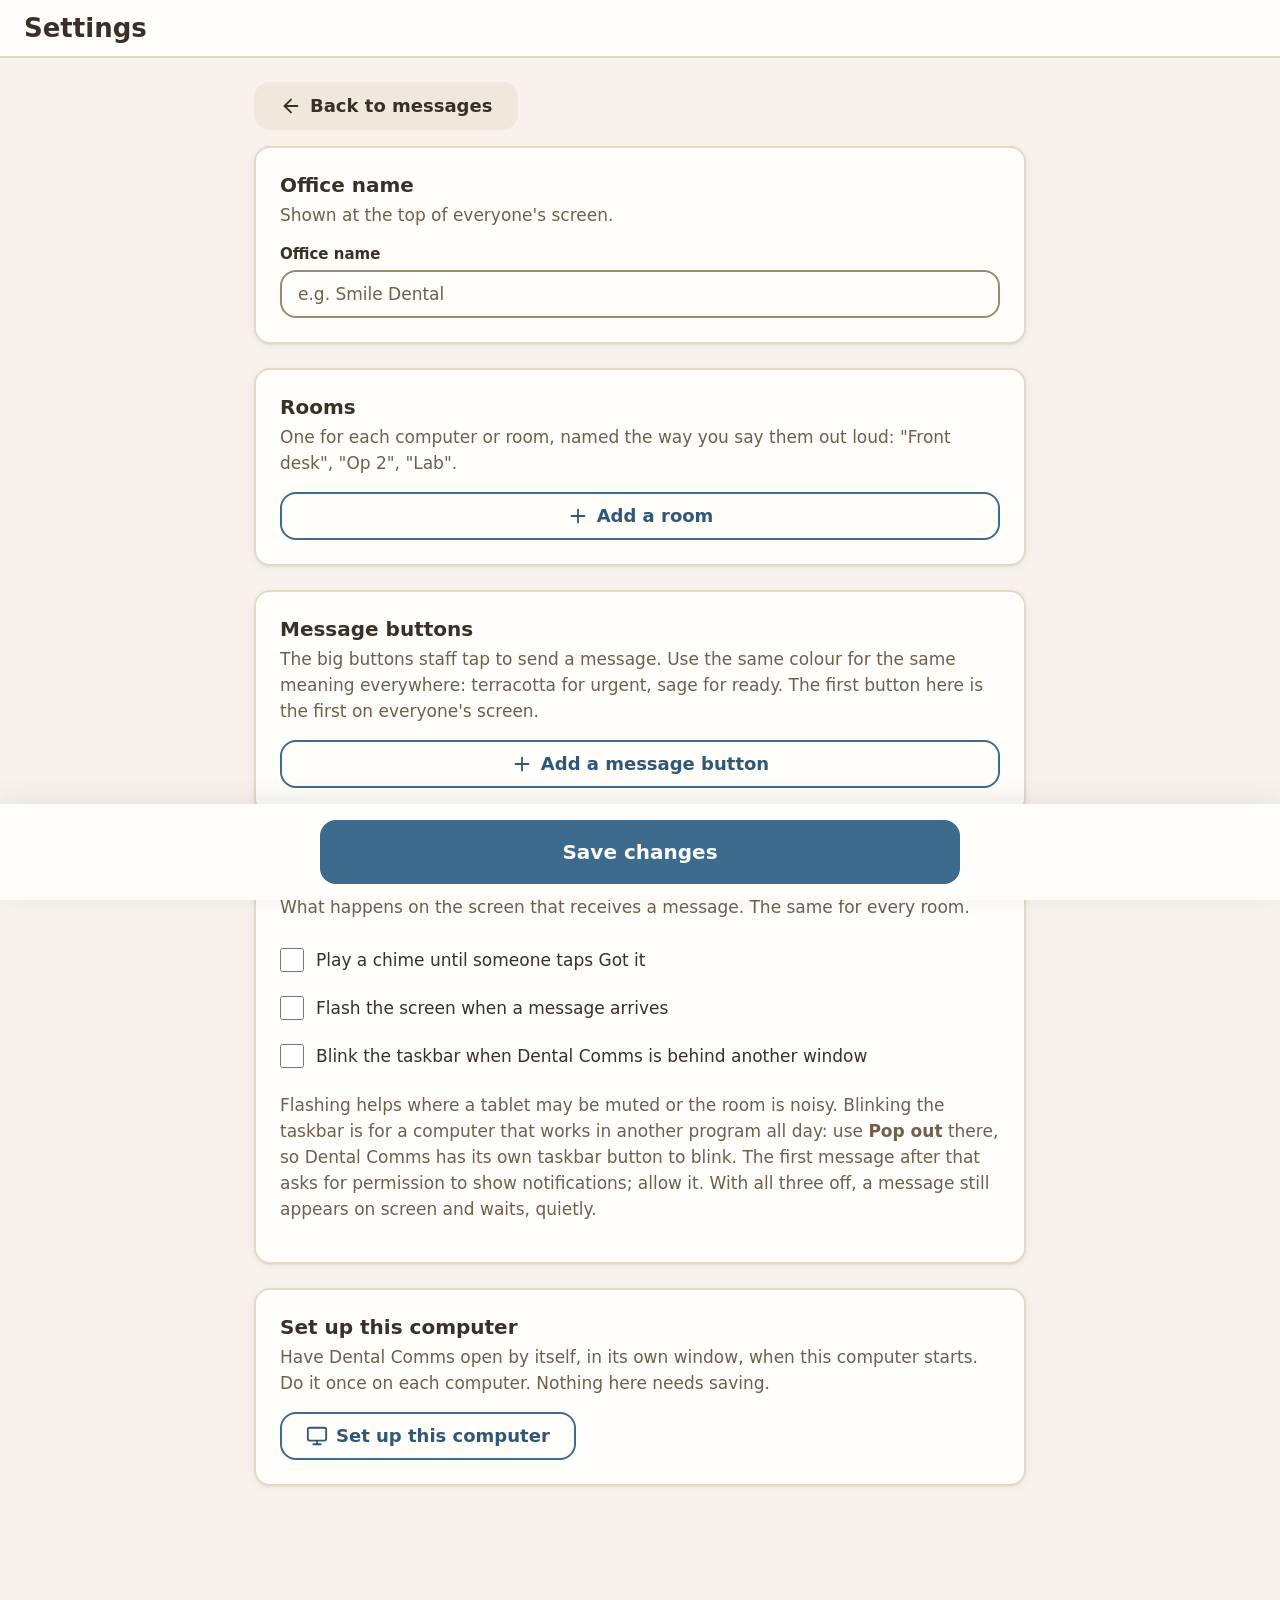
==== commit f6ded551: "Redesign to the SMEdevelop design system; show the IP address too; version 0.9.5 beta The whole app " ====
--- a/public/admin.html
+++ b/public/admin.html
@@ -3,119 +3,142 @@
 <head>
 <meta charset="utf-8">
 <meta name="viewport" content="width=device-width, initial-scale=1">
-<title>Dental Comms — Settings</title>
-<meta name="theme-color" content="#1c7ed6">
+<title>Settings — Dental Comms</title>
+<meta name="theme-color" content="#fffdf9">
+<link rel="stylesheet" href="sme/tokens.css">
+<link rel="stylesheet" href="sme/components.css">
 <link rel="stylesheet" href="style.css">
 <link rel="icon" type="image/png" sizes="192x192" href="icon-192.png">
 <style>
-  #main { max-width: 720px; }
+  #main { max-width: 820px; padding-bottom: 140px; }
   .card {
-    background: var(--card); border: 1px solid var(--line);
-    border-radius: var(--radius); padding: 22px; margin-bottom: 22px;
-  }
-  .card h3 { margin-bottom: 6px; }
-  .card .hint { color: var(--muted); font-size: .95rem; margin-bottom: 14px; }
-  .row { display: flex; gap: 10px; align-items: center; margin-bottom: 10px; }
-  .row input[type=text] {
-    flex: 1; font-size: 1.05rem; padding: 10px 14px;
-    border: 2px solid var(--line); border-radius: 10px;
-  }
-  .row input[type=text]:focus { outline: none; border-color: var(--blue); }
-  .row input[type=color] {
-    width: 46px; height: 42px; border: none; border-radius: 10px;
-    background: none; cursor: pointer; padding: 0;
-  }
-  .row label.urgent {
-    display: flex; align-items: center; gap: 6px;
-    font-size: .9rem; color: var(--muted); white-space: nowrap; cursor: pointer;
-  }
-  .row .del {
-    border: none; background: #fdecec; color: #c0392b;
-    width: 42px; height: 42px; border-radius: 10px;
-    font-size: 1.1rem; cursor: pointer; flex-shrink: 0;
-  }
-  .row .del:hover { background: #f9d9d9; }
-  /* Up/down buttons rather than drag-and-drop: these screens are tablets as
-     often as they are PCs, and dragging on a touchscreen fights with
-     scrolling the page. Two taps always work. */
-  .row .move {
-    display: flex; flex-direction: column; gap: 2px; flex-shrink: 0;
-  }
-  .row .move button {
-    border: none; background: var(--line); color: var(--muted);
-    width: 30px; height: 20px; border-radius: 6px;
-    font-size: .7rem; line-height: 1; cursor: pointer; padding: 0;
-  }
-  .row .move button:hover:not(:disabled) { background: var(--blue); color: #fff; }
-  .row .move button:disabled { opacity: .35; cursor: default; }
+    background: var(--surface-raised); border: 2px solid var(--line);
+    border-radius: var(--radius-md); box-shadow: var(--shadow-soft);
+    padding: var(--space-5); margin-bottom: var(--space-5);
+  }
+  .card h2 { font: 700 20px/26px var(--font-sans); }
+  .card > .hint { margin: var(--space-1) 0 var(--space-4); }
+  .sme-field { max-width: none; }
+  .back { margin-bottom: var(--space-4); }
+
+  /* rooms */
+  .room-row { display: flex; gap: var(--space-3); align-items: center; margin-bottom: var(--space-3); }
+  .room-row input { flex: 1; }
+  input[type=text] {
+    min-height: var(--target-min); padding: 0 var(--space-4);
+    font: 400 17px/26px var(--font-sans); color: var(--ink);
+    background: var(--surface-raised);
+    border: 2px solid var(--line-strong); border-radius: var(--radius-md);
+  }
+  input[type=text]:focus { border-color: var(--primary); }
+
+  /* message buttons: one sand row each, with a live preview */
+  .msg-row {
+    display: grid; grid-template-columns: 200px 1fr; gap: var(--space-4);
+    padding: var(--space-4); margin-bottom: var(--space-4);
+    background: var(--sand-100); border-radius: var(--radius-md);
+  }
+  .msg-row .sme-msg { align-self: start; min-height: 112px; font-size: 20px; line-height: 26px; cursor: default; }
+  .msg-row .sme-msg:hover { filter: none; }
+  .msg-row .sme-msg:active { transform: none; }
+  .msg-row .controls { display: flex; flex-direction: column; gap: var(--space-3); min-width: 0; }
+  .msg-row label.small { font: 600 15px/20px var(--font-sans); }
+  .msg-row .label-field { display: flex; flex-direction: column; gap: 6px; }
+  .swatches { display: flex; flex-wrap: wrap; gap: var(--space-1); }
+  .swatch {
+    position: relative; width: var(--target-min); height: var(--target-min);
+    display: flex; align-items: center; justify-content: center; cursor: pointer;
+  }
+  .swatch input { position: absolute; opacity: 0; inset: 0; margin: 0; cursor: pointer; }
+  .swatch span {
+    width: 36px; height: 36px; border-radius: 50%;
+    display: flex; align-items: center; justify-content: center; color: #ffffff;
+    box-shadow: 0 0 0 2px var(--surface-raised);
+  }
+  .swatch input:checked + span { box-shadow: 0 0 0 2px var(--surface-raised), 0 0 0 4px var(--ink); }
+  .swatch input:focus-visible + span { outline: 3px solid var(--focus-ring); outline-offset: 4px; }
+  .swatch span .dc-icon { width: 20px; height: 20px; display: none; }
+  .swatch input:checked + span .dc-icon { display: block; }
+  .colour-name { font: 600 15px/20px var(--font-sans); color: var(--clay-ink); }
+  .row-actions { display: flex; flex-wrap: wrap; gap: var(--space-3); }
+
   .check-row {
-    display: flex; align-items: center; gap: 10px; margin-bottom: 12px;
-    font-size: 1.05rem; cursor: pointer;
+    display: flex; align-items: center; gap: var(--space-3);
+    min-height: var(--target-min); cursor: pointer;
   }
   .check-row input[type=checkbox] {
-    width: 22px; height: 22px; flex-shrink: 0; cursor: pointer;
-  }
-  .add-btn {
-    border: 2px dashed var(--line); background: none; color: var(--muted);
-    width: 100%; padding: 12px; border-radius: 10px;
-    font-size: 1rem; font-weight: 700; cursor: pointer;
-  }
-  .add-btn:hover { border-color: var(--blue); color: var(--blue); }
-  #save {
-    background: var(--green); color: #fff;
-  }
-  #saved-msg { text-align: center; font-weight: 700; color: var(--green); margin-top: 12px; min-height: 1.4em; }
-  .backlink { display: inline-block; margin-bottom: 18px; color: var(--blue); font-weight: 700; text-decoration: none; }
-  /* A link that reads as a button. Deliberately not .btn-big: that is the
-     green Save button's shape, and this saves nothing - it leaves the page. */
-  .setup-btn {
-    display: inline-block; text-decoration: none;
-    border: 2px solid var(--blue); color: var(--blue); background: none;
-    padding: 12px 20px; border-radius: 10px;
-    font-size: 1rem; font-weight: 700;
-  }
-  .setup-btn:hover { background: var(--blue); color: #fff; }
+    width: 24px; height: 24px; flex: none; cursor: pointer; accent-color: var(--primary);
+  }
+  .add-btn { width: 100%; }
+
+  /* save bar */
+  #save-bar {
+    position: fixed; left: 0; right: 0; bottom: 0; z-index: 40;
+    display: flex; justify-content: center; gap: var(--space-3); align-items: center;
+    padding: var(--space-4) var(--space-5);
+    background: var(--surface-raised); box-shadow: var(--shadow-bar);
+  }
+  #save { min-height: var(--target-big); flex: 1; max-width: 640px; font-size: 20px; font-weight: 700; }
+  #saved {
+    display: inline-flex; align-items: center; gap: var(--space-2);
+    padding: var(--space-2) var(--space-4); border-radius: var(--radius-pill);
+    background: var(--success-tint); color: var(--ink); font-weight: 600;
+  }
+  #saved .dc-icon { color: var(--success); }
+
+  @media (max-width: 600px) {
+    .msg-row { grid-template-columns: 1fr; }
+    #save-bar { flex-direction: column-reverse; }
+    #save { width: 100%; }
+  }
 </style>
 </head>
 <body>
 
 <header id="topbar">
-  <div id="office-name">Dental Comms — Settings</div>
+  <div class="title">Settings</div>
 </header>
 
+<div id="banners">
+  <div id="problem" class="sme-banner sme-banner--danger" role="alert" hidden>
+    <span data-icon="problem"></span><span id="problem-text"></span>
+  </div>
+</div>
+
 <main id="main">
-  <a class="backlink" href="/">← Back to messages</a>
-
-  <div class="card">
-    <h3>Office name</h3>
+  <a class="sme-btn sme-btn--quiet back" href="/"><span data-icon="back"></span>Back to messages</a>
+
+  <section class="card">
+    <h2>Office name</h2>
     <p class="hint">Shown at the top of everyone's screen.</p>
-    <div class="row"><input type="text" id="office-input" maxlength="60"></div>
-  </div>
-
-  <div class="card">
-    <h3>Stations</h3>
-    <p class="hint">One for each computer or room — e.g. “Front Desk”, “Room 1”, “Lab”.</p>
+    <div class="sme-field">
+      <label for="office-input">Office name</label>
+      <input type="text" id="office-input" maxlength="60" placeholder="e.g. Smile Dental">
+    </div>
+  </section>
+
+  <section class="card">
+    <h2>Rooms</h2>
+    <p class="hint">One for each computer or room, named the way you say them out loud: "Front desk", "Op 2", "Lab".</p>
     <div id="stations"></div>
-    <button class="add-btn" id="add-station">＋ Add a station</button>
-  </div>
-
-  <div class="card">
-    <h3>Quick-message buttons</h3>
-    <p class="hint">The big buttons staff tap to send a message. Pick a color for each.
-       “Urgent” makes the chime louder and more frequent.
-       Use ▲ ▼ to change the order they appear in — the top one here is the
-       first button on everyone’s screen.</p>
+    <button class="sme-btn sme-btn--secondary add-btn" id="add-station"><span data-icon="plus"></span>Add a room</button>
+  </section>
+
+  <section class="card">
+    <h2>Message buttons</h2>
+    <p class="hint">The big buttons staff tap to send a message. Use the same colour for the
+      same meaning everywhere: terracotta for urgent, sage for ready. The first button
+      here is the first on everyone's screen.</p>
     <div id="presets"></div>
-    <button class="add-btn" id="add-preset">＋ Add a button</button>
-  </div>
-
-  <div class="card">
-    <h3>How alerts announce themselves</h3>
-    <p class="hint">What happens on the screen that receives a message. This is
-       the same for every station.</p>
+    <button class="sme-btn sme-btn--secondary add-btn" id="add-preset"><span data-icon="plus"></span>Add a message button</button>
+  </section>
+
+  <section class="card">
+    <h2>How messages announce themselves</h2>
+    <p class="hint">What happens on the screen that receives a message. The same for every room.</p>
     <label class="check-row">
       <input type="checkbox" id="notify-sound">
-      <span>Play a chime until someone taps “Got it”</span>
+      <span>Play a chime until someone taps Got it</span>
     </label>
     <label class="check-row">
       <input type="checkbox" id="notify-flash">
@@ -125,38 +148,61 @@
       <input type="checkbox" id="notify-taskbar">
       <span>Blink the taskbar when Dental Comms is behind another window</span>
     </label>
-    <p class="hint" style="margin-top:12px;margin-bottom:0">
-      Flashing is worth leaving on where a tablet may be muted, or the room is
-      noisy. Blinking the taskbar is for a station that works in another
-      program all day with Dental Comms behind it — use <strong>⧉ Pop out</strong>
-      there, so it has a taskbar button of its own to blink. The first message
-      after that asks the computer for permission to show notifications; say
-      yes. Turn all three off and a message still appears on screen and waits —
-      it just does so quietly.
+    <p class="hint" style="margin-top: var(--space-3)">
+      Flashing helps where a tablet may be muted or the room is noisy. Blinking the
+      taskbar is for a computer that works in another program all day: use
+      <strong>Pop out</strong> there, so Dental Comms has its own taskbar button to
+      blink. The first message after that asks for permission to show
+      notifications; allow it. With all three off, a message still appears on screen
+      and waits, quietly.
     </p>
+  </section>
+
+  <!-- Saves nothing. Everything above is for the whole office and is saved
+       by the bar at the bottom; this is a one-off job on each computer. -->
+  <section class="card">
+    <h2>Set up this computer</h2>
+    <p class="hint">Have Dental Comms open by itself, in its own window, when this
+      computer starts. Do it once on each computer. Nothing here needs saving.</p>
+    <a class="sme-btn sme-btn--secondary" href="/setup"><span data-icon="monitor"></span>Set up this computer</a>
+  </section>
+</main>
+
+<div id="save-bar">
+  <span id="saved" role="status" hidden><span data-icon="check"></span>Saved. Everyone's screens are updated.</span>
+  <button id="save" class="sme-btn sme-btn--primary">Save changes</button>
+</div>
+
+<!-- Asks before anything is deleted, in words. -->
+<div id="confirm" class="overlay" hidden>
+  <div class="sheet" role="alertdialog" aria-modal="true" aria-labelledby="confirm-title" style="max-width: 520px">
+    <h1 id="confirm-title" class="title"></h1>
+    <p class="lede">It's only gone once you save.</p>
+    <div class="sheet-actions">
+      <button id="confirm-keep" class="sme-btn sme-btn--quiet">Keep it</button>
+      <button id="confirm-delete" class="sme-btn sme-btn--danger"></button>
+    </div>
   </div>
-
-  <button id="save" class="btn-big">Save changes</button>
-  <p id="saved-msg"></p>
-
-  <!-- Below Save on purpose. Everything above is office-wide and takes
-       effect everywhere once saved; this is a per-computer job that saves
-       nothing, and an admin who has just renamed a room should not be left
-       wondering whether it needs saving too. -->
-  <div class="card">
-    <h3>Set up this computer</h3>
-    <p class="hint">Have Dental Comms open by itself, in its own window, when
-       this computer starts up — no tabs, no address bar, nothing to press.
-       This one is per computer rather than for the whole office, so run it
-       once on each. Nothing here is saved by the button above.</p>
-    <a class="setup-btn" href="/setup">🖥️ Set up this computer</a>
-  </div>
-</main>
-
+</div>
+
+<script src="icons.js"></script>
 <script>
 (() => {
   const $ = id => document.getElementById(id);
   let config = null;
+
+  // The seven message colours, with what each one means. The server stores
+  // the hex; anything else it is sent becomes the closest of these.
+  const COLOURS = [
+    { hex: '#b4483a', name: 'Terracotta', meaning: 'urgent' },
+    { hex: '#4f7a52', name: 'Sage', meaning: 'ready' },
+    { hex: '#3d6b8e', name: 'Denim', meaning: 'calls and information' },
+    { hex: '#9a6a2e', name: 'Ochre', meaning: 'help wanted' },
+    { hex: '#7a5a7e', name: 'Plum', meaning: 'free to use' },
+    { hex: '#3f7a74', name: 'Spruce', meaning: 'free to use' },
+    { hex: '#6f5a48', name: 'Walnut', meaning: 'free to use' }
+  ];
+  const colourOf = hex => COLOURS.find(c => c.hex === String(hex).toLowerCase()) || COLOURS[2];
 
   // crypto.randomUUID() only exists on https:// or on the server computer's
   // own localhost address — and staff reach Dental Comms at http://<address>,
@@ -172,29 +218,60 @@
     return `${h.slice(0, 8)}-${h.slice(8, 12)}-${h.slice(12, 16)}-${h.slice(16, 20)}-${h.slice(20)}`;
   }
 
+  // ---- asking before deleting
+  let onConfirm = null;
+  function confirmDelete(title, button, then) {
+    $('confirm-title').textContent = title;
+    $('confirm-delete').innerHTML = dcIcon('trash');
+    $('confirm-delete').append(button);
+    onConfirm = then;
+    $('confirm').hidden = false;
+    $('confirm-keep').focus();
+  }
+  $('confirm-keep').onclick = () => { $('confirm').hidden = true; onConfirm = null; };
+  $('confirm-delete').onclick = () => {
+    $('confirm').hidden = true;
+    if (onConfirm) onConfirm();
+    onConfirm = null;
+  };
+
+  function deleteButton(what) {
+    const del = document.createElement('button');
+    del.type = 'button';
+    del.className = 'sme-btn sme-btn--danger';
+    del.innerHTML = dcIcon('trash');
+    del.append('Delete');
+    del.setAttribute('aria-label', 'Delete ' + what);
+    return del;
+  }
+
+  // ---- rooms
   function stationRow(s) {
     const row = document.createElement('div');
-    row.className = 'row';
+    row.className = 'room-row';
     row.dataset.id = s.id;
     const input = document.createElement('input');
     input.type = 'text'; input.maxLength = 40; input.value = s.name;
-    input.placeholder = 'Station name';
-    const del = document.createElement('button');
-    del.className = 'del'; del.textContent = '🗑'; del.title = 'Remove';
-    del.onclick = () => row.remove();
+    input.placeholder = 'e.g. Op 2';
+    input.setAttribute('aria-label', 'Room name');
+    const del = deleteButton('this room');
+    del.onclick = () => {
+      const name = input.value.trim() || 'this';
+      confirmDelete(`Delete the "${name}" room?`, 'Delete room', () => row.remove());
+    };
     row.append(input, del);
     return row;
   }
 
+  // ---- message buttons
   // The order of the rows in the page IS the order of the buttons: save reads
   // the DOM top to bottom, and the server keeps the array as it arrives. So
   // moving a row is all reordering takes.
   function refreshMoveButtons() {
     const rows = [...$('presets').children];
     rows.forEach((row, i) => {
-      const [up, down] = row.querySelectorAll('.move button');
-      if (up) up.disabled = i === 0;
-      if (down) down.disabled = i === rows.length - 1;
+      row.querySelector('.move-up').disabled = i === 0;
+      row.querySelector('.move-down').disabled = i === rows.length - 1;
     });
   }
 
@@ -207,77 +284,173 @@
     refreshMoveButtons();
     // Keep the button under the finger that just pressed it, so a row can be
     // moved several places without hunting for it again after each tap.
-    const btn = row.querySelector(delta < 0 ? '.move button' : '.move button:last-child');
+    const btn = row.querySelector(delta < 0 ? '.move-up' : '.move-down');
     if (btn && !btn.disabled) btn.focus();
   }
 
+  let rowCount = 0;
   function presetRow(p) {
+    const n = ++rowCount;
     const row = document.createElement('div');
-    row.className = 'row';
+    row.className = 'msg-row';
     row.dataset.id = p.id;
-    const move = document.createElement('div');
-    move.className = 'move';
+    row.dataset.color = colourOf(p.color).hex;
+
+    // What staff will see: the button itself.
+    const preview = document.createElement('div');
+    preview.className = 'sme-msg';
+    preview.setAttribute('aria-hidden', 'true');
+    const previewText = document.createElement('span');
+    const tag = document.createElement('span');
+    tag.className = 'sme-urgent';
+    tag.textContent = 'URGENT';
+    preview.append(previewText, tag);
+
+    const controls = document.createElement('div');
+    controls.className = 'controls';
+
+    const labelField = document.createElement('div');
+    labelField.className = 'label-field';
+    const lab = document.createElement('label');
+    lab.className = 'small';
+    lab.htmlFor = 'preset-label-' + n;
+    lab.textContent = 'Button text';
+    const input = document.createElement('input');
+    input.type = 'text'; input.maxLength = 60; input.value = p.label;
+    input.id = 'preset-label-' + n;
+    input.placeholder = 'e.g. Patient is ready';
+    labelField.append(lab, input);
+
+    const colourLabel = document.createElement('div');
+    colourLabel.className = 'small';
+    colourLabel.style.font = '600 15px/20px var(--font-sans)';
+    const colourName = document.createElement('span');
+    colourName.className = 'colour-name';
+    colourLabel.append('Colour: ', colourName);
+    const swatches = document.createElement('div');
+    swatches.className = 'swatches';
+    swatches.setAttribute('role', 'radiogroup');
+    swatches.setAttribute('aria-label', 'Colour');
+    for (const c of COLOURS) {
+      const sw = document.createElement('label');
+      sw.className = 'swatch';
+      sw.title = `${c.name}: ${c.meaning}`;
+      const radio = document.createElement('input');
+      radio.type = 'radio';
+      radio.name = 'colour-' + n;
+      radio.value = c.hex;
+      radio.checked = c.hex === row.dataset.color;
+      radio.setAttribute('aria-label', `${c.name}, ${c.meaning}`);
+      radio.onchange = () => { row.dataset.color = c.hex; update(); };
+      const dot = document.createElement('span');
+      dot.style.background = c.hex;
+      dot.innerHTML = dcIcon('check');
+      sw.append(radio, dot);
+      swatches.appendChild(sw);
+    }
+
+    const urgent = document.createElement('label');
+    urgent.className = 'check-row';
+    const cb = document.createElement('input');
+    cb.type = 'checkbox'; cb.checked = !!p.urgent;
+    cb.onchange = () => update();
+    urgent.append(cb, document.createTextNode('Urgent: a louder chime that repeats more often'));
+
+    const actions = document.createElement('div');
+    actions.className = 'row-actions';
     const up = document.createElement('button');
-    up.type = 'button'; up.textContent = '▲'; up.title = 'Move up';
+    up.type = 'button'; up.className = 'sme-btn sme-btn--quiet move-up';
+    up.innerHTML = dcIcon('up'); up.append('Move up');
     up.onclick = () => moveRow(row, -1);
     const down = document.createElement('button');
-    down.type = 'button'; down.textContent = '▼'; down.title = 'Move down';
+    down.type = 'button'; down.className = 'sme-btn sme-btn--quiet move-down';
+    down.innerHTML = dcIcon('down'); down.append('Move down');
     down.onclick = () => moveRow(row, +1);
-    move.append(up, down);
-    const color = document.createElement('input');
-    color.type = 'color'; color.value = p.color;
-    const input = document.createElement('input');
-    input.type = 'text'; input.maxLength = 60; input.value = p.label;
-    input.placeholder = 'Button text';
-    const urgent = document.createElement('label');
-    urgent.className = 'urgent';
-    const cb = document.createElement('input');
-    cb.type = 'checkbox'; cb.checked = !!p.urgent;
-    urgent.append(cb, document.createTextNode('Urgent'));
-    const del = document.createElement('button');
-    del.className = 'del'; del.textContent = '🗑'; del.title = 'Remove';
-    del.onclick = () => { row.remove(); refreshMoveButtons(); };
-    row.append(move, color, input, urgent, del);
+    const del = deleteButton('this button');
+    del.onclick = () => {
+      const name = input.value.trim() || 'this';
+      confirmDelete(`Delete the "${name}" button?`, 'Delete button', () => {
+        row.remove();
+        refreshMoveButtons();
+      });
+    };
+    actions.append(up, down, del);
+
+    controls.append(labelField, colourLabel, swatches, urgent, actions);
+    row.append(preview, controls);
+
+    function update() {
+      const c = colourOf(row.dataset.color);
+      preview.className = 'sme-msg sme-msg--' +
+        { Terracotta: 'red', Sage: 'green', Denim: 'blue', Ochre: 'ochre', Plum: 'plum',
+          Spruce: 'spruce', Walnut: 'walnut' }[c.name];
+      previewText.textContent = input.value.trim() || 'Button text';
+      tag.hidden = !cb.checked;
+      colourName.textContent = `${c.name} (${c.meaning})`;
+    }
+    input.addEventListener('input', update);
+    update();
     return row;
   }
 
-  $('add-station').onclick = () =>
-    $('stations').appendChild(stationRow({ id: newId(), name: '' }));
+  $('add-station').onclick = () => {
+    const row = stationRow({ id: newId(), name: '' });
+    $('stations').appendChild(row);
+    row.querySelector('input').focus();
+  };
   $('add-preset').onclick = () => {
-    $('presets').appendChild(presetRow({ id: newId(), label: '', color: '#1c7ed6', urgent: false }));
+    const row = presetRow({ id: newId(), label: '', color: '#3d6b8e', urgent: false });
+    $('presets').appendChild(row);
     refreshMoveButtons();
+    row.querySelector('input[type=text]').focus();
   };
+
+  // ---- saving
+  let savedTimer = null;
+  function problem(text) {
+    $('problem-text').textContent = text;
+    $('problem').hidden = !text;
+    if (text) window.scrollTo({ top: 0, behavior: 'smooth' });
+  }
 
   $('save').onclick = async () => {
     const stations = [...$('stations').children]
-      .map(r => ({ id: r.dataset.id, name: r.querySelector('input[type=text]').value.trim() }))
+      .map(r => ({ id: r.dataset.id, name: r.querySelector('input').value.trim() }))
       .filter(s => s.name);
     const presets = [...$('presets').children]
       .map(r => ({
         id: r.dataset.id,
         label: r.querySelector('input[type=text]').value.trim(),
-        color: r.querySelector('input[type=color]').value,
+        color: r.dataset.color,
         urgent: r.querySelector('input[type=checkbox]').checked
       }))
       .filter(p => p.label);
     const officeName = $('office-input').value.trim() || 'Our Office';
     if (!stations.length || !presets.length) {
-      $('saved-msg').textContent = 'You need at least one station and one button.';
-      $('saved-msg').style.color = '#c0392b';
+      problem('Nothing was saved. Dental Comms needs at least one room and one message button.');
       return;
     }
-    const r = await fetch('/api/config', {
-      method: 'POST', headers: { 'Content-Type': 'application/json' },
-      body: JSON.stringify({
-        officeName, stations, presets,
-        notifySound: $('notify-sound').checked,
-        notifyFlash: $('notify-flash').checked,
-        notifyTaskbar: $('notify-taskbar').checked
-      })
-    });
-    $('saved-msg').style.color = '';
-    $('saved-msg').textContent = r.ok ? '✓ Saved — everyone’s screens are updated.' : 'Something went wrong. Try again.';
-    setTimeout(() => { $('saved-msg').textContent = ''; }, 4000);
+    let ok = false;
+    try {
+      const r = await fetch('/api/config', {
+        method: 'POST', headers: { 'Content-Type': 'application/json' },
+        body: JSON.stringify({
+          officeName, stations, presets,
+          notifySound: $('notify-sound').checked,
+          notifyFlash: $('notify-flash').checked,
+          notifyTaskbar: $('notify-taskbar').checked
+        })
+      });
+      ok = r.ok;
+    } catch { ok = false; }
+    if (!ok) {
+      problem('Your changes weren\'t saved. Check that the main Dental Comms computer is on, then save again.');
+      return;
+    }
+    problem('');
+    $('saved').hidden = false;
+    clearTimeout(savedTimer);
+    savedTimer = setTimeout(() => { $('saved').hidden = true; }, 4000);
   };
 
   (async () => {
--- a/public/sme/tokens.css
+++ b/public/sme/tokens.css
@@ -0,0 +1,62 @@
+/* SMEdevelop design tokens for Dental Comms.
+   Copied from the SMEdevelop design system's tokens.json (version 2).
+   Change the design system first, then copy the values here. */
+:root {
+  --surface: #f7f3ec;
+  --surface-raised: #fffdf9;
+  --surface-sunken: #efe8dc;
+  --surface-hover: #e6dccb;
+  --line: #e3d9c8;
+  --line-strong: #9a8a74;
+  --ink: #3a3027;
+  --ink-muted: #6e5f4e;
+  --sky-100: #e3eef6;
+  --sky-300: #b9d3e6;
+  --sand-100: #f1e6d8;
+  --sand-300: #dcc6a8;
+  --clay: #a0704a;
+  --clay-ink: #7a5235;
+  --primary: #3d6b8e;
+  --primary-hover: #335c7b;
+  --on-primary: #ffffff;
+  --primary-tint: #e3eef6;
+  --primary-ink: #2f5878;
+  --focus-ring: #3d6b8e;
+  --success: #4f7a52;
+  --on-success: #ffffff;
+  --success-tint: #e5efe2;
+  --warning: #c98a2b;
+  --warning-tint: #faf0d9;
+  --warning-ink: #8a5a12;
+  --danger: #b4483a;
+  --on-danger: #ffffff;
+  --danger-tint: #f8e5e0;
+  --danger-ink: #a03f32;
+  --overlay: rgba(58, 48, 39, 0.40);
+  --msg-red: #b4483a;
+  --msg-green: #4f7a52;
+  --msg-blue: #3d6b8e;
+  --msg-ochre: #9a6a2e;
+  --msg-plum: #7a5a7e;
+  --msg-spruce: #3f7a74;
+  --msg-walnut: #6f5a48;
+  --font-sans: "Segoe UI", system-ui, -apple-system, Roboto, "Helvetica Neue", Arial, sans-serif;
+  --space-1: 4px;
+  --space-2: 8px;
+  --space-3: 12px;
+  --space-4: 16px;
+  --space-5: 24px;
+  --space-6: 32px;
+  --space-7: 48px;
+  --radius-sm: 8px;
+  --radius-md: 16px;
+  --radius-lg: 24px;
+  --radius-pill: 999px;
+  --target-min: 48px;
+  --target-big: 64px;
+  --tile-min: 220px;
+  --shadow-soft: 0 1px 2px rgba(58, 48, 39, 0.06), 0 2px 8px rgba(58, 48, 39, 0.05);
+  --shadow-hover: 0 4px 16px rgba(61, 107, 142, 0.16);
+  --shadow-bar: 0 -6px 24px rgba(58, 48, 39, 0.08);
+  --shadow-sheet: 0 16px 48px rgba(58, 48, 39, 0.20);
+}
--- a/public/sme/components.css
+++ b/public/sme/components.css
@@ -0,0 +1,140 @@
+/* SMEdevelop components (sme-), copied unchanged from the SMEdevelop design
+   system's components/bundle.css, without its preview-only body rule.
+   Every value comes from tokens.css. */
+.sme-row { display: flex; flex-wrap: wrap; gap: var(--space-3); align-items: center; }
+.sme-stack { display: flex; flex-direction: column; gap: var(--space-3); }
+.sme-grid { display: grid; grid-template-columns: repeat(auto-fill, minmax(200px, 1fr)); gap: var(--space-4); }
+
+/* ---------- focus: one ring everywhere ---------- */
+.sme-btn:focus-visible, .sme-msg:focus-visible, .sme-tile:focus-visible, .sme-pill:focus-visible,
+.sme-field input:focus-visible, .sme-toast button:focus-visible {
+  outline: 3px solid var(--focus-ring); outline-offset: 2px;
+}
+
+/* ---------- Button ---------- */
+.sme-btn {
+  display: inline-flex; align-items: center; justify-content: center; gap: var(--space-2);
+  min-height: var(--target-min); padding: 0 var(--space-5);
+  font: 600 18px/24px var(--font-sans);
+  border: 2px solid transparent; border-radius: var(--radius-md);
+  cursor: pointer; transition: transform .06s, background-color .12s, border-color .12s;
+}
+.sme-btn svg { width: 22px; height: 22px; flex: none; stroke: currentColor; fill: none; stroke-width: 2; stroke-linecap: round; stroke-linejoin: round; }
+.sme-btn:active { transform: scale(.97); }
+.sme-btn--primary { background: var(--primary); color: var(--on-primary); }
+.sme-btn--primary:hover { background: var(--primary-hover); }
+.sme-btn--secondary { background: var(--surface-raised); color: var(--primary-ink); border-color: var(--primary); }
+.sme-btn--secondary:hover { background: var(--primary-tint); }
+.sme-btn--quiet { background: var(--surface-sunken); color: var(--ink); }
+.sme-btn--quiet:hover { background: var(--surface-hover); }
+.sme-btn--success { background: var(--success); color: var(--on-success); }
+.sme-btn--danger { background: var(--danger-tint); color: var(--danger-ink); }
+.sme-btn--danger:hover { background: var(--danger); color: var(--on-danger); }
+.sme-btn--big { display: flex; width: 100%; min-height: var(--target-big); font-size: 20px; line-height: 26px; font-weight: 700; }
+.sme-btn[disabled] { background: var(--surface-sunken); color: var(--ink-muted); border-color: transparent; cursor: not-allowed; transform: none; }
+
+/* ---------- MessageButton (colour tiles: Comms presets, Macros deck keys) ---------- */
+.sme-msg {
+  position: relative; display: flex; flex-direction: column; align-items: center; justify-content: center; gap: var(--space-2);
+  min-height: 112px; padding: var(--space-5) var(--space-4);
+  border: none; border-radius: var(--radius-md);
+  color: #ffffff; font: 700 22px/28px var(--font-sans); text-align: center;
+  cursor: pointer; transition: transform .06s, filter .12s;
+}
+.sme-msg:hover { filter: brightness(1.08); }
+.sme-msg:active { transform: scale(.96); }
+.sme-msg svg { width: 36px; height: 36px; stroke: currentColor; fill: none; stroke-width: 2; stroke-linecap: round; stroke-linejoin: round; }
+.sme-msg .sme-key { position: absolute; top: var(--space-2); left: var(--space-2); padding: 0 var(--space-2); border-radius: var(--radius-sm); background: rgba(255, 255, 255, .22); font: 700 13px/22px var(--font-sans); }
+.sme-msg .sme-urgent { position: absolute; top: var(--space-2); right: var(--space-2); padding: 0 var(--space-2); border-radius: var(--radius-pill); background: #ffffff; color: var(--danger-ink); font: 800 12px/22px var(--font-sans); letter-spacing: .04em; }
+.sme-msg--red { background: var(--msg-red); }
+.sme-msg--green { background: var(--msg-green); }
+.sme-msg--blue { background: var(--msg-blue); }
+.sme-msg--ochre { background: var(--msg-ochre); }
+.sme-msg--plum { background: var(--msg-plum); }
+.sme-msg--spruce { background: var(--msg-spruce); }
+.sme-msg--walnut { background: var(--msg-walnut); }
+.sme-msg--empty { background: transparent; border: 2px dashed var(--line-strong); color: var(--ink-muted); font-weight: 600; font-size: 17px; }
+
+/* ---------- RoomTile (pick-a-room, selectable) ---------- */
+.sme-tile {
+  position: relative; display: block; width: 100%;
+  padding: var(--space-6) var(--space-4); text-align: center;
+  background: var(--surface-raised); color: var(--ink);
+  border: 2px solid var(--line); border-radius: var(--radius-md); box-shadow: var(--shadow-soft);
+  font: 700 24px/30px var(--font-sans); cursor: pointer;
+  transition: transform .06s, border-color .12s, box-shadow .12s;
+}
+.sme-tile:hover { border-color: var(--primary); box-shadow: var(--shadow-hover); }
+.sme-tile:active { transform: scale(.97); }
+.sme-tile .sme-sub { display: block; margin-top: 6px; font: 600 15px/20px var(--font-sans); color: var(--ink-muted); }
+.sme-tile .sme-check { position: absolute; top: 10px; left: 12px; width: 26px; height: 26px; border-radius: 50%; border: 2px solid var(--line-strong); background: var(--surface-raised); box-sizing: border-box; }
+.sme-tile.is-selected { border-color: var(--primary); background: var(--primary-tint); box-shadow: var(--shadow-hover); }
+.sme-tile.is-selected .sme-check { border-color: var(--primary); background: var(--primary); }
+.sme-tile.is-selected .sme-check::after { content: "✓"; position: absolute; inset: 0; display: flex; align-items: center; justify-content: center; color: var(--on-primary); font-size: 16px; font-weight: 900; }
+.sme-tile.is-everyone { background: var(--sand-100); border-color: var(--sand-300); }
+.sme-tile.is-away { border-style: dashed; color: var(--ink-muted); }
+.sme-tile.is-away .sme-sub { color: var(--warning-ink); font-weight: 700; }
+
+/* ---------- Pill ---------- */
+.sme-pill {
+  display: inline-flex; align-items: center; gap: var(--space-2);
+  min-height: var(--target-min); padding: 0 18px; box-sizing: border-box;
+  border-radius: var(--radius-pill); border: 2px solid var(--line-strong);
+  background: var(--surface-raised); color: var(--ink);
+  font: 700 16px/20px var(--font-sans); text-decoration: none; cursor: pointer;
+}
+.sme-pill:hover { border-color: var(--primary); color: var(--primary-ink); }
+.sme-pill--active { border-color: var(--primary); background: var(--primary-tint); color: var(--primary-ink); }
+.sme-pill svg { width: 18px; height: 18px; stroke: currentColor; fill: none; stroke-width: 2; stroke-linecap: round; stroke-linejoin: round; }
+
+/* ---------- TextField ---------- */
+.sme-field { display: flex; flex-direction: column; gap: 6px; max-width: 420px; }
+.sme-field label { font: 600 15px/20px var(--font-sans); color: var(--ink); }
+.sme-field input {
+  min-height: var(--target-min); padding: 0 var(--space-4); box-sizing: border-box;
+  font: 400 17px/26px var(--font-sans); color: var(--ink); background: var(--surface-raised);
+  border: 2px solid var(--line-strong); border-radius: var(--radius-md);
+}
+.sme-field input::placeholder { color: var(--ink-muted); }
+.sme-field input:focus { border-color: var(--primary); }
+.sme-field .sme-hint { font: 400 15px/20px var(--font-sans); color: var(--ink-muted); }
+.sme-field.is-error input { border-color: var(--danger); }
+.sme-field.is-error .sme-hint { color: var(--danger-ink); font-weight: 600; }
+
+/* ---------- AlertSheet (incoming message) ---------- */
+.sme-alert {
+  max-width: 520px; margin: 0 auto; padding: var(--space-6); box-sizing: border-box; text-align: center;
+  background: var(--surface-raised); border-radius: var(--radius-lg); box-shadow: var(--shadow-sheet);
+  border-top: 12px solid var(--alert-color, var(--primary));
+}
+.sme-alert .sme-from { font: 400 19px/26px var(--font-sans); color: var(--ink-muted); }
+.sme-alert .sme-what { margin: 14px 0 6px; font: 800 44px/50px var(--font-sans); color: var(--ink); }
+.sme-alert .sme-note { font: 400 21px/28px var(--font-sans); }
+.sme-alert .sme-btn { margin-top: var(--space-5); }
+
+/* ---------- Banner ---------- */
+.sme-banner {
+  display: flex; align-items: center; gap: var(--space-3);
+  padding: var(--space-3) var(--space-4); border-radius: var(--radius-md);
+  font: 700 17px/24px var(--font-sans); border: 2px solid transparent;
+}
+.sme-banner svg { width: 22px; height: 22px; flex: none; stroke: currentColor; fill: none; stroke-width: 2; stroke-linecap: round; stroke-linejoin: round; }
+.sme-banner--danger { background: var(--danger-tint); border-color: var(--danger); color: var(--ink); }
+.sme-banner--danger svg { color: var(--danger-ink); }
+.sme-banner--warning { background: var(--warning-tint); border-color: var(--warning); color: var(--ink); }
+.sme-banner--warning svg { color: var(--warning-ink); }
+.sme-banner--info { background: var(--primary-tint); color: var(--ink); }
+.sme-banner--info svg { color: var(--primary-ink); }
+
+/* ---------- Toast ---------- */
+.sme-toast {
+  display: inline-flex; align-items: center; gap: var(--space-3);
+  padding: var(--space-3) var(--space-5); border-radius: var(--radius-pill);
+  background: var(--msg-walnut); color: #ffffff; box-shadow: var(--shadow-sheet);
+  font: 600 17px/24px var(--font-sans);
+}
+.sme-toast--success { background: var(--success); color: var(--on-success); }
+.sme-toast button { min-height: 36px; padding: 0 14px; border: 2px solid currentColor; border-radius: var(--radius-pill); background: transparent; color: inherit; font: 700 15px/20px var(--font-sans); cursor: pointer; }
+
+/* ---------- StepBadge ---------- */
+.sme-step { display: inline-block; padding: 4px 12px; border-radius: var(--radius-pill); background: var(--primary-tint); color: var(--primary-ink); font: 700 13px/18px var(--font-sans); letter-spacing: .04em; text-transform: uppercase; }
--- a/public/style.css
+++ b/public/style.css
@@ -1,323 +1,183 @@
-/* Dental Comms — big, friendly, hard to get wrong */
+/* Dental Comms page layout. Colours, type sizes, spacing, corners and the
+   controls themselves come from the SMEdevelop design system in
+   sme/tokens.css and sme/components.css; this file only arranges them. */
 * { box-sizing: border-box; margin: 0; padding: 0; }
 
-:root {
-  --bg: #f4f6f8;
-  --card: #ffffff;
-  --ink: #1d2733;
-  --muted: #66788c;
-  --line: #dde4ea;
-  --blue: #1c7ed6;
-  --green: #2f9e44;
-  --radius: 14px;
-  font-size: 17px;
-}
-
 body {
-  font-family: -apple-system, "Segoe UI", Roboto, Helvetica, Arial, sans-serif;
-  background: var(--bg);
+  font: 400 17px/26px var(--font-sans);
+  background: var(--surface);
   color: var(--ink);
   min-height: 100vh;
 }
 
 [hidden] { display: none !important; }
 
-.muted { color: var(--muted); }
-.big { font-size: 1.35rem; }
-
-/* ---------- header ---------- */
+.title { font: 700 26px/32px var(--font-sans); color: var(--ink); }
+.lede { color: var(--ink-muted); margin-top: var(--space-1); }
+.hint { color: var(--ink-muted); }
+.lede:empty, .hint:empty { display: none; }
+.sr-only {
+  position: absolute; width: 1px; height: 1px; overflow: hidden;
+  clip: rect(0 0 0 0); white-space: nowrap;
+}
+
+/* Line icons: 2px stroke, round ends, in the text colour. */
+.dc-icon {
+  width: 22px; height: 22px; flex: none;
+  stroke: currentColor; fill: none; stroke-width: 2;
+  stroke-linecap: round; stroke-linejoin: round;
+}
+.sme-pill .dc-icon { width: 18px; height: 18px; }
+
+a.sme-btn, a.sme-pill { text-decoration: none; }
+
+button:focus-visible, a:focus-visible, input:focus-visible {
+  outline: 3px solid var(--focus-ring); outline-offset: 2px;
+}
+
+/* ---------- top bar ---------- */
 #topbar {
   display: flex; align-items: center; justify-content: space-between;
-  padding: 14px 22px;
-  background: var(--card);
-  border-bottom: 1px solid var(--line);
-}
-#office-name { font-size: 1.3rem; font-weight: 700; }
-#my-station-wrap { display: flex; align-items: center; gap: 10px; }
-.pill {
-  font-size: 1.05rem; font-weight: 700;
-  padding: 8px 18px; border-radius: 999px;
-  border: 2px solid var(--blue); color: var(--blue); background: #eaf3fc;
-  cursor: pointer;
-}
-.pill:hover { background: #d8eafc; }
-#settings-link {
-  margin-left: 14px;
-  font-size: .95rem; font-weight: 700;
-  color: var(--muted); text-decoration: none;
-  padding: 8px 14px; border-radius: 999px;
-  border: 2px solid var(--line); background: var(--card);
-}
-#settings-link:hover { color: var(--blue); border-color: var(--blue); }
-#popout-btn {
-  margin-left: 14px;
-  font-size: .95rem; font-weight: 700;
-  color: var(--muted);
-  padding: 8px 14px; border-radius: 999px;
-  border: 2px solid var(--line); background: var(--card);
-  cursor: pointer;
-}
-#popout-btn:hover { color: var(--blue); border-color: var(--blue); }
-
-/* ---------- main grid ---------- */
-#main { max-width: 1050px; margin: 0 auto; padding: 26px 22px 130px; }
-#grid-title {
-  display: flex; align-items: center; gap: 14px; flex-wrap: wrap;
-  font-size: 1.15rem; font-weight: 600; color: var(--muted); margin-bottom: 18px;
-}
-#grid-title-done {
-  flex: none;
-  font-size: .95rem; font-weight: 700;
-  padding: 7px 16px; border-radius: 999px;
-  border: 2px solid var(--line); background: var(--card); color: var(--muted);
-  cursor: pointer;
-}
-#grid-title-done:hover { color: var(--green); border-color: var(--green); }
+  gap: var(--space-3); flex-wrap: wrap;
+  padding: var(--space-3) var(--space-5);
+  background: var(--surface-raised);
+  border-bottom: 2px solid var(--line);
+}
+.pills { display: flex; gap: var(--space-3); flex-wrap: wrap; }
+
+/* ---------- banners ---------- */
+#banners {
+  position: sticky; top: 0; z-index: 45;
+  display: flex; flex-direction: column; gap: var(--space-2);
+  max-width: 1050px; margin: 0 auto; padding: 0 var(--space-5);
+}
+#banners:has(> :not([hidden])) { padding-top: var(--space-4); }
+.banner-close { margin-left: auto; min-height: 40px; padding: 0 var(--space-4); font-size: 17px; }
+
+/* ---------- main ---------- */
+#main { max-width: 1050px; margin: 0 auto; padding: var(--space-5) var(--space-5) 160px; }
+#grid-title { margin-bottom: var(--space-5); }
 
 .grid {
   display: grid;
-  grid-template-columns: repeat(auto-fill, minmax(230px, 1fr));
-  gap: 16px;
-}
-
-.tile {
-  position: relative;
-  background: var(--card);
-  border: 2px solid var(--line);
-  border-radius: var(--radius);
-  padding: 30px 18px;
-  font-size: 1.5rem; font-weight: 700;
-  text-align: center;
-  cursor: pointer;
-  transition: transform .06s, border-color .12s, box-shadow .12s;
-  color: var(--ink);
-}
-.tile:hover { border-color: var(--blue); box-shadow: 0 3px 14px rgba(28,126,214,.15); }
-.tile:active { transform: scale(.97); }
-.tile.everyone { background: #fff8e8; border-color: #eeb64b; }
-.tile .sub { display: block; font-size: .85rem; font-weight: 600; color: var(--muted); margin-top: 6px; }
-
-/* selection checkmark */
-.tile .check {
-  position: absolute; top: 10px; left: 12px;
-  width: 26px; height: 26px; border-radius: 50%;
-  border: 2px solid var(--line); background: #fff;
-}
-.tile.selected { border-color: var(--blue); background: #eaf3fc; box-shadow: 0 3px 14px rgba(28,126,214,.2); }
-.tile.selected .check { border-color: var(--blue); background: var(--blue); }
-.tile.selected .check::after {
-  content: '✓'; color: #fff; font-size: 17px; font-weight: 900;
-  position: absolute; inset: 0; display: flex; align-items: center; justify-content: center;
-}
-.tile.everyone.selected { background: #fff2cf; border-color: #d99a1c; }
-.tile.everyone.selected .check { border-color: #d99a1c; background: #d99a1c; }
-
-.tile .busy-dot {
-  position: absolute; top: 10px; right: 12px;
-  width: 16px; height: 16px; border-radius: 50%;
-  animation: pulse 1.2s infinite;
-}
-@keyframes pulse { 0%,100% { opacity: 1; } 50% { opacity: .35; } }
-
-/* a room with no browser open: still sendable, but nobody is going to see it */
-.tile.away { background: #fbfcfd; border-style: dashed; color: var(--muted); }
-.tile.away.selected { background: #eaf3fc; color: var(--ink); }
-.tile .away-note { color: #b05a12; font-weight: 700; }
-
-/* ---------- overlays ---------- */
+  grid-template-columns: repeat(auto-fill, minmax(var(--tile-min), 1fr));
+  gap: var(--space-4);
+}
+.sme-tile .sme-tile-icon {
+  display: block; margin: 0 auto var(--space-2); width: 30px; height: 30px; color: var(--clay-ink);
+}
+
+/* Something already waiting in that room: a slow pulse, and its words. */
+.sme-tile .busy-dot {
+  position: absolute; top: 12px; right: 12px;
+  width: 14px; height: 14px; border-radius: 50%;
+  animation: pulse 1.8s ease-in-out infinite;
+}
+@keyframes pulse { 0%, 100% { opacity: 1; } 50% { opacity: .4; } }
+
+/* ---------- recent ---------- */
+#recent-panel { margin-top: var(--space-7); }
+#recent-toggle .dc-icon { transition: transform .12s; }
+#recent-toggle[aria-expanded="true"] .dc-icon { transform: rotate(180deg); }
+#recent-list { list-style: none; margin-top: var(--space-3); display: grid; gap: var(--space-2); }
+#recent-list li {
+  display: flex; justify-content: space-between; gap: var(--space-3);
+  padding: var(--space-3) var(--space-4);
+  background: var(--surface-raised);
+  border: 2px solid var(--line); border-radius: var(--radius-sm);
+}
+#recent-list .t { font: 600 15px/20px var(--font-sans); color: var(--ink-muted); white-space: nowrap; align-self: center; }
+
+/* ---------- sheets ---------- */
 .overlay {
   position: fixed; inset: 0; z-index: 50;
-  background: rgba(20, 30, 40, .55);
+  background: var(--overlay);
   display: flex; align-items: center; justify-content: center;
-  padding: 18px;
+  padding: var(--space-4);
 }
 .sheet {
   position: relative;
-  background: var(--card);
-  border-radius: 20px;
-  padding: 34px;
-  width: 100%; max-width: 760px;
-  max-height: 92vh; overflow-y: auto;
-  box-shadow: 0 18px 60px rgba(0,0,0,.3);
-  text-align: center;
-}
-.sheet h1 { margin-bottom: 10px; }
-.sheet .grid { margin-top: 22px; text-align: initial; }
+  width: 100%; max-width: 760px; max-height: 92vh; overflow-y: auto;
+  padding: var(--space-6);
+  background: var(--surface-raised);
+  border-radius: var(--radius-lg);
+  box-shadow: var(--shadow-sheet);
+}
+.sheet .sme-step { margin-bottom: var(--space-3); }
+.sheet .title { padding-right: 56px; }
+.sheet .hint { margin-top: var(--space-2); }
+.sheet .grid { margin-top: var(--space-5); }
+.sheet .grid:empty { display: none; }
 .close-x {
-  position: absolute; top: 14px; right: 14px;
-  width: 44px; height: 44px; border-radius: 50%;
-  border: none; background: #eef2f5; color: var(--muted);
-  font-size: 1.2rem; cursor: pointer;
-}
-.close-x:hover { background: #e2e8ee; }
-
-/* preset buttons */
-.preset {
-  border: none; border-radius: var(--radius);
-  padding: 26px 16px;
-  font-size: 1.3rem; font-weight: 800; color: #fff;
-  cursor: pointer; text-shadow: 0 1px 2px rgba(0,0,0,.25);
-  transition: transform .06s, filter .12s;
-}
-.preset:hover { filter: brightness(1.08); }
-.preset:active { transform: scale(.96); }
-
-.note-row { display: flex; gap: 10px; margin-top: 22px; }
-.note-row input {
-  flex: 1; font-size: 1.1rem; padding: 14px 16px;
-  border: 2px solid var(--line); border-radius: var(--radius);
-}
-.note-row input:focus { outline: none; border-color: var(--blue); }
-.btn-plain {
-  font-size: 1.05rem; font-weight: 700; padding: 0 22px;
-  border: 2px solid var(--blue); background: var(--blue); color: #fff;
-  border-radius: var(--radius); cursor: pointer;
-}
-
-.btn-big {
-  display: block; width: 100%;
-  margin-top: 22px; padding: 18px;
-  font-size: 1.25rem; font-weight: 800;
-  border: none; border-radius: var(--radius); cursor: pointer;
-}
-.btn-gray { background: #eef2f5; color: var(--muted); }
-.btn-gray:hover { background: #e2e8ee; }
+  position: absolute; top: var(--space-4); right: var(--space-4);
+  width: 48px; height: 48px; border-radius: 50%; border: none;
+  display: flex; align-items: center; justify-content: center;
+  background: var(--surface-sunken); color: var(--ink); cursor: pointer;
+}
+.close-x:hover { background: var(--surface-hover); }
+
+/* The main action is last: on the right, or at the bottom when narrow. */
+.sheet-actions {
+  display: flex; flex-wrap: wrap; justify-content: flex-end; gap: var(--space-3);
+  margin-top: var(--space-5);
+}
+.sheet-actions:empty { display: none; }
+.sheet-actions .sme-btn { min-height: var(--target-big); flex: 1 1 200px; }
+
+/* ---------- compose ---------- */
+.msg-grid {
+  display: grid; gap: var(--space-4); margin-top: var(--space-5);
+  grid-template-columns: repeat(auto-fill, minmax(200px, 1fr));
+}
+.note-row { margin-top: var(--space-5); }
+.note-row .sme-field { max-width: none; }
 
 /* ---------- incoming alert ---------- */
-#alert { background: rgba(20,30,40,.75); }
-.alert-sheet { border-top: 14px solid var(--alert-color, var(--blue)); }
-.alert-from { font-size: 1.2rem; color: var(--muted); }
-.alert-label {
-  font-size: 2.6rem; font-weight: 900; margin: 18px 0 6px;
-  color: var(--alert-color, var(--blue));
-}
-.alert-note { font-size: 1.4rem; margin-bottom: 8px; }
-.btn-ack {
-  background: var(--green); color: #fff;
-  font-size: 1.6rem; padding: 22px;
-}
-.btn-ack:hover { filter: brightness(1.07); }
-#alert-more { margin-top: 14px; }
-
-/* ---------- send bar ---------- */
+#alert .sme-alert { width: 100%; }
+#alert-label:empty { display: none; }
+#alert-more { margin-top: var(--space-3); }
+
+/* ---------- action bar ---------- */
 #send-bar {
   position: fixed; left: 0; right: 0; bottom: 0; z-index: 40;
-  background: var(--card); border-top: 2px solid var(--line);
-  box-shadow: 0 -8px 30px rgba(0,0,0,.10);
-  padding: 14px 22px;
-  display: flex; gap: 14px; align-items: center; justify-content: center;
-}
-#send-bar-btn {
-  border: none; border-radius: var(--radius); cursor: pointer;
-  background: var(--blue); color: #fff;
-  font-size: 1.35rem; font-weight: 800;
-  padding: 18px 40px;
-  max-width: 640px; flex: 1;
-}
-#send-bar-btn:hover { filter: brightness(1.08); }
-#send-bar-clear {
-  border: none; border-radius: var(--radius); cursor: pointer;
-  background: #eef2f5; color: var(--muted);
-  font-size: 1.05rem; font-weight: 700; padding: 18px 22px;
-}
-#send-bar-clear:hover { background: #e2e8ee; }
+  display: flex; gap: var(--space-3); justify-content: center;
+  padding: var(--space-4) var(--space-5);
+  background: var(--surface-raised);
+  box-shadow: var(--shadow-bar);
+}
+#send-bar .sme-btn { min-height: var(--target-big); }
+#send-bar-btn { flex: 1; max-width: 640px; font-size: 20px; font-weight: 700; }
 
 /* ---------- toast ---------- */
 #toast {
-  position: fixed; left: 50%; bottom: 26px; transform: translateX(-50%);
-  z-index: 60;
-  background: var(--ink); color: #fff;
-  padding: 14px 22px; border-radius: 999px;
-  font-size: 1.05rem; font-weight: 600;
-  display: flex; align-items: center; gap: 14px;
-  box-shadow: 0 8px 30px rgba(0,0,0,.35);
-  max-width: 92vw;
-}
-#toast.success { background: var(--green); }
-#toast-cancel {
-  border: none; border-radius: 999px; padding: 6px 14px;
-  background: rgba(255,255,255,.22); color: #fff;
-  font-weight: 700; cursor: pointer;
-}
-
-/* ---------- recent ---------- */
-#recent-panel { margin-top: 44px; }
-#recent-toggle {
-  border: none; background: none; color: var(--muted);
-  font-size: 1rem; font-weight: 700; cursor: pointer; padding: 8px 0;
-}
-#recent-list { list-style: none; margin-top: 8px; }
-#recent-list li {
-  background: var(--card); border: 1px solid var(--line);
-  border-radius: 10px; padding: 10px 14px; margin-bottom: 8px;
-  font-size: .98rem; display: flex; justify-content: space-between; gap: 12px;
-}
-#recent-list .t { color: var(--muted); white-space: nowrap; }
-
-/* ---------- sound hint ---------- */
-#sound-hint {
-  position: fixed; top: 74px; left: 50%; transform: translateX(-50%);
-  z-index: 70; background: #fff4d6; border: 1px solid #eeb64b;
-  padding: 10px 18px; border-radius: 999px; font-weight: 700;
-}
-
-/* ---------- lost connection ---------- */
-#offline {
-  position: fixed; top: 0; left: 0; right: 0; z-index: 80;
-  background: #c0392b; color: #fff;
-  padding: 11px 16px; text-align: center;
-  font-size: 1.02rem; font-weight: 700;
-}
-body.is-offline { padding-top: 44px; }
-
+  position: fixed; left: 50%; bottom: 112px; transform: translateX(-50%);
+  z-index: 60; max-width: calc(100vw - 32px);
+}
+#toast button { flex: none; }
+
+/* ---------- narrow screens ---------- */
 @media (max-width: 600px) {
-  .grid { grid-template-columns: repeat(auto-fill, minmax(150px, 1fr)); gap: 12px; }
-  .tile { font-size: 1.15rem; padding: 42px 10px 20px; }
-  .alert-label { font-size: 1.8rem; }
-}
-
-/* very narrow screens: one column, everything compact */
+  .grid { grid-template-columns: repeat(auto-fill, minmax(150px, 1fr)); }
+  .sme-tile { font-size: 20px; line-height: 26px; padding: var(--space-5) var(--space-3); }
+  .sme-alert .sme-what { font-size: 34px; line-height: 40px; }
+}
 @media (max-width: 480px) {
-  :root { font-size: 15px; }
-  .grid { grid-template-columns: 1fr; gap: 10px; }
-  .tile {
-    font-size: 1.1rem;
-    padding: 16px 40px 16px 52px;
-    text-align: left;
-  }
-  .tile .check {
-    top: 50%; transform: translateY(-50%);
-    width: 22px; height: 22px;
-  }
-  .tile.selected .check::after { font-size: 14px; }
-  .tile .sub { margin-top: 2px; }
-  #setup-grid .tile { padding: 16px 12px; text-align: center; }
-  .preset { font-size: 1.1rem; padding: 16px 12px; }
-  #topbar { padding: 10px 12px; }
-  #office-name { font-size: 1.05rem; }
-  #my-station-wrap .muted { display: none; }
-  .pill { font-size: .95rem; padding: 6px 12px; }
-  #settings-link { margin-left: 6px; font-size: .85rem; padding: 6px 10px; }
+  #topbar { padding: var(--space-3) var(--space-4); }
+  #main, #banners { padding-left: var(--space-4); padding-right: var(--space-4); }
+  .grid { grid-template-columns: 1fr; }
   #popout-btn { display: none; } /* already a small window at this size */
-  #send-bar { padding: 10px 12px; gap: 8px; }
-  #send-bar-btn { font-size: 1.05rem; padding: 14px 16px; }
-  #send-bar-clear { font-size: .95rem; padding: 14px; }
-  .sheet { padding: 24px 16px; }
-  .close-x { width: 36px; height: 36px; top: 10px; right: 10px; }
-  #compose .big { padding: 0 34px; }
-  .alert-label { font-size: 1.5rem; }
-  .btn-ack { font-size: 1.3rem; padding: 16px; }
-  .note-row { flex-direction: column; }
-  .note-row .btn-plain { padding: 12px; }
+  .sheet { padding: var(--space-5) var(--space-4); }
+  #send-bar { padding: var(--space-3) var(--space-4); }
+  .sheet-actions { flex-direction: column-reverse; }
+  .sheet-actions .sme-btn { flex: none; width: 100%; }
 }
 
 /* ---------------------------------------------------------------- flash
    The optional screen flash for an arriving message, for a station whose
    tablet is muted or whose room is too noisy for the chime.
 
-   Above every other layer (the offline banner, the highest, is 80) and
-   pointer-events: none throughout, so it tints the screen without ever
-   sitting between a finger and the "Got it" button.
+   Above every other layer and pointer-events: none throughout, so it tints
+   the screen without ever sitting between a finger and the "Got it" button.
 
    The rate is deliberate. Anything faster than three flashes a second is the
    threshold associated with photosensitive seizures, so this runs at two a
@@ -329,7 +189,7 @@
   z-index: 90;
   pointer-events: none;
   opacity: 0;
-  background: var(--flash-color, #1c7ed6);
+  background: var(--flash-color, var(--primary));
 }
 #flash.on { animation: df-flash .5s ease-in-out 3; }
 
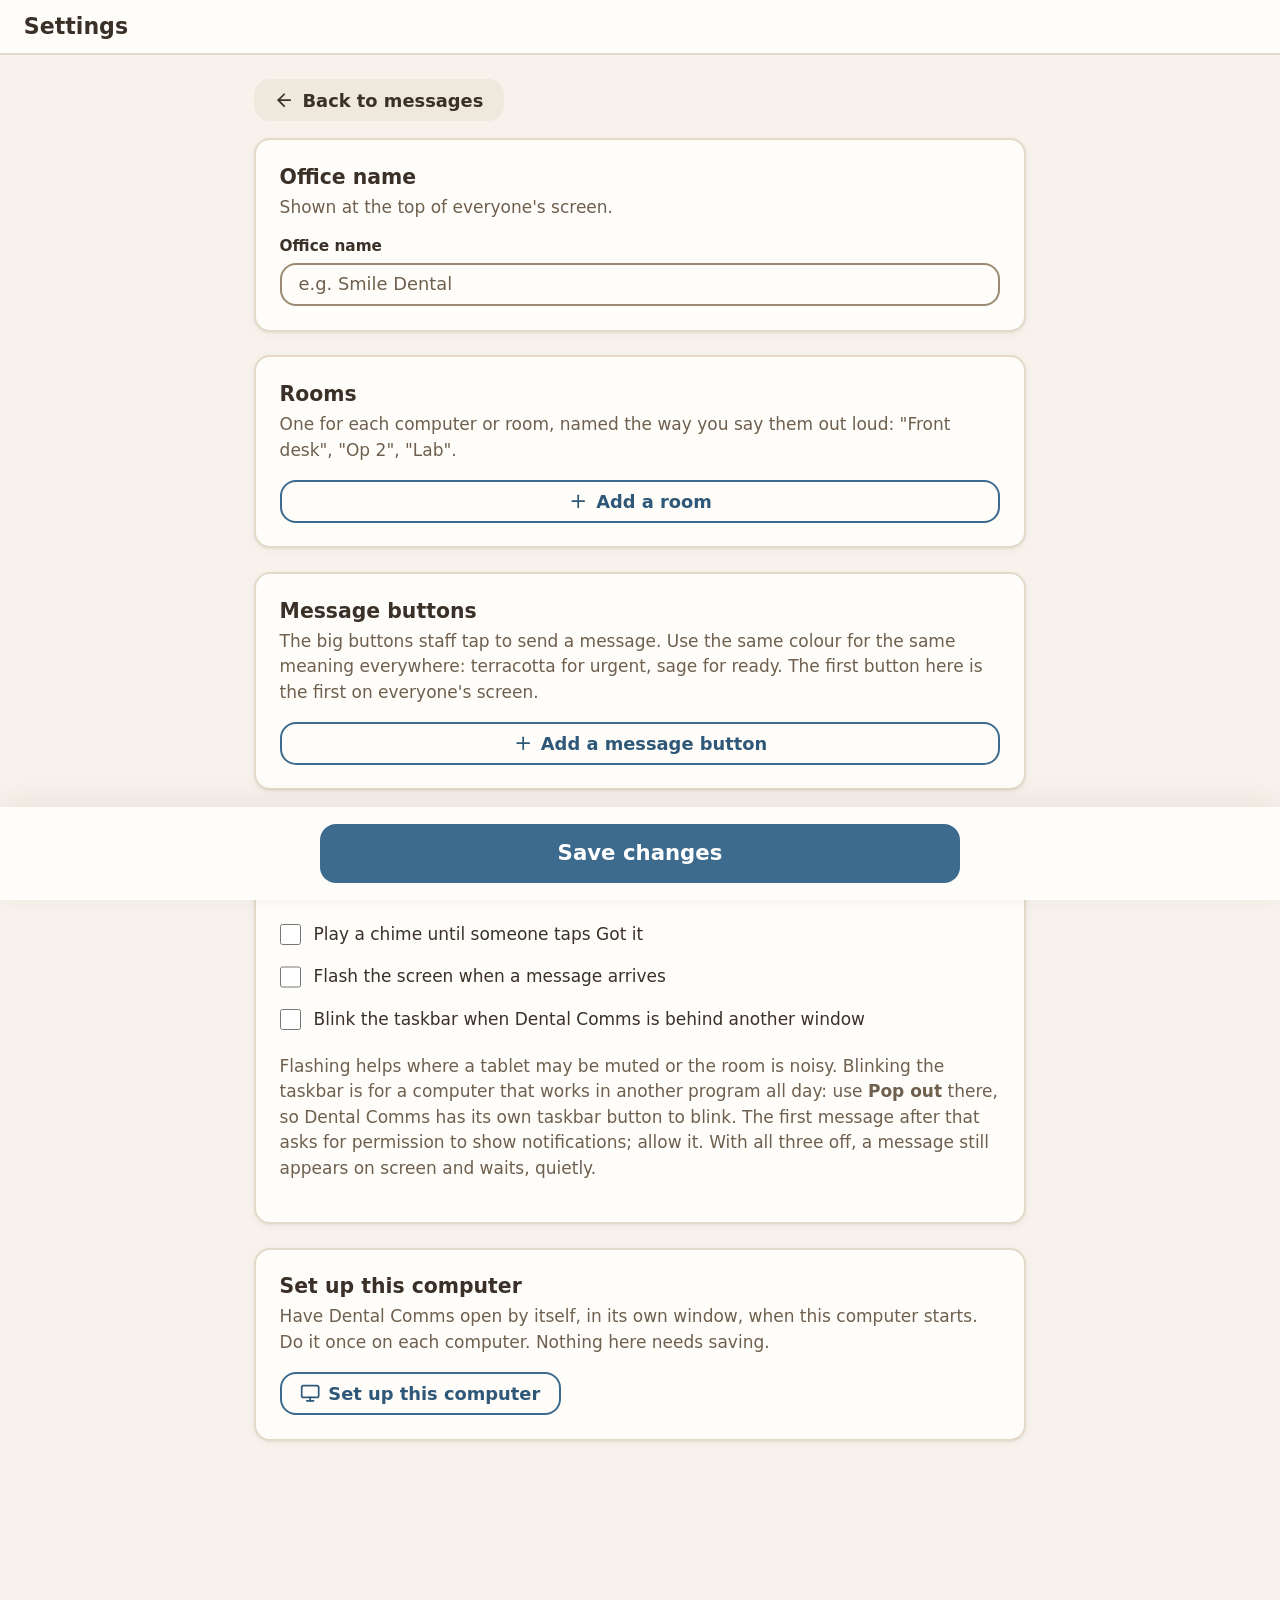
==== commit 6b4ea05c: "Back to the 0.9.4 sizes, with type that shrinks in narrow windows; version 0.9.6 beta 0.9.5's sizes " ====
--- a/public/admin.html
+++ b/public/admin.html
@@ -16,7 +16,7 @@
     border-radius: var(--radius-md); box-shadow: var(--shadow-soft);
     padding: var(--space-5); margin-bottom: var(--space-5);
   }
-  .card h2 { font: 700 20px/26px var(--font-sans); }
+  .card h2 { font: 700 1.2rem/1.3 var(--font-sans); }
   .card > .hint { margin: var(--space-1) 0 var(--space-4); }
   .sme-field { max-width: none; }
   .back { margin-bottom: var(--space-4); }
@@ -26,7 +26,7 @@
   .room-row input { flex: 1; }
   input[type=text] {
     min-height: var(--target-min); padding: 0 var(--space-4);
-    font: 400 17px/26px var(--font-sans); color: var(--ink);
+    font: 400 1.05rem/1.4 var(--font-sans); color: var(--ink);
     background: var(--surface-raised);
     border: 2px solid var(--line-strong); border-radius: var(--radius-md);
   }
@@ -34,15 +34,15 @@
 
   /* message buttons: one sand row each, with a live preview */
   .msg-row {
-    display: grid; grid-template-columns: 200px 1fr; gap: var(--space-4);
+    display: grid; grid-template-columns: 11rem 1fr; gap: var(--space-4);
     padding: var(--space-4); margin-bottom: var(--space-4);
     background: var(--sand-100); border-radius: var(--radius-md);
   }
-  .msg-row .sme-msg { align-self: start; min-height: 112px; font-size: 20px; line-height: 26px; cursor: default; }
+  .msg-row .sme-msg { align-self: start; min-height: 5.5rem; font-size: 1.15rem; line-height: 1.3; cursor: default; }
   .msg-row .sme-msg:hover { filter: none; }
   .msg-row .sme-msg:active { transform: none; }
   .msg-row .controls { display: flex; flex-direction: column; gap: var(--space-3); min-width: 0; }
-  .msg-row label.small { font: 600 15px/20px var(--font-sans); }
+  .msg-row label.small { font: 600 .9rem/1.3 var(--font-sans); }
   .msg-row .label-field { display: flex; flex-direction: column; gap: 6px; }
   .swatches { display: flex; flex-wrap: wrap; gap: var(--space-1); }
   .swatch {
@@ -51,15 +51,15 @@
   }
   .swatch input { position: absolute; opacity: 0; inset: 0; margin: 0; cursor: pointer; }
   .swatch span {
-    width: 36px; height: 36px; border-radius: 50%;
+    width: 1.9rem; height: 1.9rem; border-radius: 50%;
     display: flex; align-items: center; justify-content: center; color: #ffffff;
     box-shadow: 0 0 0 2px var(--surface-raised);
   }
   .swatch input:checked + span { box-shadow: 0 0 0 2px var(--surface-raised), 0 0 0 4px var(--ink); }
   .swatch input:focus-visible + span { outline: 3px solid var(--focus-ring); outline-offset: 4px; }
-  .swatch span .dc-icon { width: 20px; height: 20px; display: none; }
+  .swatch span .dc-icon { width: 1.1rem; height: 1.1rem; display: none; }
   .swatch input:checked + span .dc-icon { display: block; }
-  .colour-name { font: 600 15px/20px var(--font-sans); color: var(--clay-ink); }
+  .colour-name { font: 600 .9rem/1.3 var(--font-sans); color: var(--clay-ink); }
   .row-actions { display: flex; flex-wrap: wrap; gap: var(--space-3); }
 
   .check-row {
@@ -67,7 +67,7 @@
     min-height: var(--target-min); cursor: pointer;
   }
   .check-row input[type=checkbox] {
-    width: 24px; height: 24px; flex: none; cursor: pointer; accent-color: var(--primary);
+    width: 1.25rem; height: 1.25rem; flex: none; cursor: pointer; accent-color: var(--primary);
   }
   .add-btn { width: 100%; }
 
@@ -78,7 +78,7 @@
     padding: var(--space-4) var(--space-5);
     background: var(--surface-raised); box-shadow: var(--shadow-bar);
   }
-  #save { min-height: var(--target-big); flex: 1; max-width: 640px; font-size: 20px; font-weight: 700; }
+  #save { min-height: var(--target-big); flex: 1; max-width: 640px; font-size: 1.25rem; font-weight: 700; }
   #saved {
     display: inline-flex; align-items: center; gap: var(--space-2);
     padding: var(--space-2) var(--space-4); border-radius: var(--radius-pill);
@@ -323,7 +323,7 @@
 
     const colourLabel = document.createElement('div');
     colourLabel.className = 'small';
-    colourLabel.style.font = '600 15px/20px var(--font-sans)';
+    colourLabel.style.font = '600 .9rem/1.3 var(--font-sans)';
     const colourName = document.createElement('span');
     colourName.className = 'colour-name';
     colourLabel.append('Colour: ', colourName);
--- a/public/style.css
+++ b/public/style.css
@@ -12,7 +12,53 @@
 
 [hidden] { display: none !important; }
 
-.title { font: 700 26px/32px var(--font-sans); color: var(--ink); }
+/* ---------- sizes ----------
+   The same sizes as Dental Comms 0.9.4, in rem, and the rem itself follows
+   the window: 17px text on a wide screen, easing down to 14px in a narrow
+   pop-out, so a small window shows small type rather than cramped big type.
+   The design system's components are sized in px; these override them. */
+html { font-size: clamp(14px, 12px + 0.45vw, 17px); }
+:root {
+  --space-1: .25rem; --space-2: .5rem; --space-3: .75rem; --space-4: 1rem;
+  --space-5: 1.4rem; --space-6: 2rem; --space-7: 2.8rem;
+  --target-min: 2.5rem; --target-big: 3.5rem; --tile-min: 13.5rem;
+}
+body { font: 400 1rem/1.5 var(--font-sans); }
+.title { font-size: 1.3rem; line-height: 1.25; }
+.sheet .title { font-size: 1.6rem; }
+.dc-icon { width: 1.2rem; height: 1.2rem; }
+.sme-pill .dc-icon { width: 1.05rem; height: 1.05rem; }
+
+.sme-btn { font-size: 1.05rem; line-height: 1.3; padding: 0 1.1rem; gap: .45rem; }
+.sme-btn svg { width: 1.2rem; height: 1.2rem; }
+.sme-btn--big { font-size: 1.25rem; line-height: 1.3; }
+.sme-pill { font-size: 1rem; line-height: 1.2; padding: 0 1rem; gap: .4rem; }
+.sme-pill svg { width: 1.05rem; height: 1.05rem; }
+
+.sme-tile { font-size: 1.5rem; line-height: 1.25; padding: 1.75rem 1rem; }
+.sme-tile .sme-sub { font-size: .85rem; line-height: 1.3; margin-top: .35rem; }
+.sme-tile .sme-check { width: 1.5rem; height: 1.5rem; top: .6rem; left: .7rem; }
+.sme-tile.is-selected .sme-check::after { font-size: .95rem; }
+.sme-tile .sme-tile-icon { width: 1.75rem; height: 1.75rem; }
+
+.sme-msg { font-size: 1.3rem; line-height: 1.25; min-height: 0; padding: 1.5rem 1rem; }
+.sme-msg .sme-urgent { font-size: .7rem; line-height: 1.3rem; }
+
+.sme-banner { font-size: 1rem; line-height: 1.4; padding: .6rem .9rem; }
+.sme-banner svg { width: 1.2rem; height: 1.2rem; }
+.sme-toast { font-size: 1.05rem; line-height: 1.4; padding: .7rem 1.3rem; }
+.sme-toast button { min-height: 2rem; font-size: .9rem; }
+.sme-step { font-size: .8rem; line-height: 1.4; padding: .2rem .7rem; }
+
+.sme-field label, .sme-field .sme-hint { font-size: .9rem; line-height: 1.3; }
+.sme-field input { font-size: 1.05rem; }
+
+.sme-alert .sme-from { font-size: 1.2rem; line-height: 1.4; }
+.sme-alert .sme-what { font-size: 2.6rem; line-height: 1.15; margin: 1rem 0 .4rem; }
+.sme-alert .sme-note { font-size: 1.4rem; line-height: 1.35; }
+
+
+.title { font-weight: 700; color: var(--ink); }
 .lede { color: var(--ink-muted); margin-top: var(--space-1); }
 .hint { color: var(--ink-muted); }
 .lede:empty, .hint:empty { display: none; }
@@ -23,11 +69,10 @@
 
 /* Line icons: 2px stroke, round ends, in the text colour. */
 .dc-icon {
-  width: 22px; height: 22px; flex: none;
+  flex: none;
   stroke: currentColor; fill: none; stroke-width: 2;
   stroke-linecap: round; stroke-linejoin: round;
 }
-.sme-pill .dc-icon { width: 18px; height: 18px; }
 
 a.sme-btn, a.sme-pill { text-decoration: none; }
 
@@ -52,7 +97,7 @@
   max-width: 1050px; margin: 0 auto; padding: 0 var(--space-5);
 }
 #banners:has(> :not([hidden])) { padding-top: var(--space-4); }
-.banner-close { margin-left: auto; min-height: 40px; padding: 0 var(--space-4); font-size: 17px; }
+.banner-close { margin-left: auto; flex: none; white-space: nowrap; min-height: 2.1rem; padding: 0 var(--space-4); font-size: .95rem; }
 
 /* ---------- main ---------- */
 #main { max-width: 1050px; margin: 0 auto; padding: var(--space-5) var(--space-5) 160px; }
@@ -64,13 +109,13 @@
   gap: var(--space-4);
 }
 .sme-tile .sme-tile-icon {
-  display: block; margin: 0 auto var(--space-2); width: 30px; height: 30px; color: var(--clay-ink);
+  display: block; margin: 0 auto var(--space-2); color: var(--clay-ink);
 }
 
 /* Something already waiting in that room: a slow pulse, and its words. */
 .sme-tile .busy-dot {
-  position: absolute; top: 12px; right: 12px;
-  width: 14px; height: 14px; border-radius: 50%;
+  position: absolute; top: .7rem; right: .7rem;
+  width: .85rem; height: .85rem; border-radius: 50%;
   animation: pulse 1.8s ease-in-out infinite;
 }
 @keyframes pulse { 0%, 100% { opacity: 1; } 50% { opacity: .4; } }
@@ -86,7 +131,7 @@
   background: var(--surface-raised);
   border: 2px solid var(--line); border-radius: var(--radius-sm);
 }
-#recent-list .t { font: 600 15px/20px var(--font-sans); color: var(--ink-muted); white-space: nowrap; align-self: center; }
+#recent-list .t { font: 600 .9rem/1.3 var(--font-sans); color: var(--ink-muted); white-space: nowrap; align-self: center; }
 
 /* ---------- sheets ---------- */
 .overlay {
@@ -110,7 +155,7 @@
 .sheet .grid:empty { display: none; }
 .close-x {
   position: absolute; top: var(--space-4); right: var(--space-4);
-  width: 48px; height: 48px; border-radius: 50%; border: none;
+  width: 2.6rem; height: 2.6rem; border-radius: 50%; border: none;
   display: flex; align-items: center; justify-content: center;
   background: var(--surface-sunken); color: var(--ink); cursor: pointer;
 }
@@ -127,7 +172,7 @@
 /* ---------- compose ---------- */
 .msg-grid {
   display: grid; gap: var(--space-4); margin-top: var(--space-5);
-  grid-template-columns: repeat(auto-fill, minmax(200px, 1fr));
+  grid-template-columns: repeat(auto-fill, minmax(11rem, 1fr));
 }
 .note-row { margin-top: var(--space-5); }
 .note-row .sme-field { max-width: none; }
@@ -146,30 +191,44 @@
   box-shadow: var(--shadow-bar);
 }
 #send-bar .sme-btn { min-height: var(--target-big); }
-#send-bar-btn { flex: 1; max-width: 640px; font-size: 20px; font-weight: 700; }
+#send-bar-btn { flex: 1; max-width: 640px; font-size: 1.35rem; font-weight: 700; }
 
 /* ---------- toast ---------- */
 #toast {
-  position: fixed; left: 50%; bottom: 112px; transform: translateX(-50%);
+  position: fixed; left: 50%; bottom: 6rem; transform: translateX(-50%);
   z-index: 60; max-width: calc(100vw - 32px);
 }
 #toast button { flex: none; }
 
 /* ---------- narrow screens ---------- */
 @media (max-width: 600px) {
-  .grid { grid-template-columns: repeat(auto-fill, minmax(150px, 1fr)); }
-  .sme-tile { font-size: 20px; line-height: 26px; padding: var(--space-5) var(--space-3); }
-  .sme-alert .sme-what { font-size: 34px; line-height: 40px; }
-}
+  .grid { grid-template-columns: repeat(auto-fill, minmax(9rem, 1fr)); gap: .75rem; }
+  .sme-tile { font-size: 1.15rem; padding: 2.4rem .6rem 1.2rem; }
+  .sme-msg { font-size: 1.1rem; padding: 1rem .75rem; }
+  .sme-alert .sme-what { font-size: 1.8rem; }
+}
+/* Very narrow, like a pop-out in a corner: one compact row per room. */
 @media (max-width: 480px) {
-  #topbar { padding: var(--space-3) var(--space-4); }
-  #main, #banners { padding-left: var(--space-4); padding-right: var(--space-4); }
-  .grid { grid-template-columns: 1fr; }
+  #topbar { padding: .6rem .75rem; }
+  #topbar .title { font-size: 1.05rem; }
+  #main, #banners { padding-left: .75rem; padding-right: .75rem; }
+  .grid { grid-template-columns: 1fr; gap: .6rem; }
+  .sme-tile { font-size: 1.1rem; padding: .9rem 2.4rem .9rem 3rem; text-align: left; }
+  .sme-tile .sme-check { top: 50%; transform: translateY(-50%); width: 1.3rem; height: 1.3rem; }
+  .sme-tile .sme-sub { margin-top: .1rem; }
+  .sme-tile .sme-tile-icon { display: none; }
+  #setup-grid .sme-tile { padding: .9rem .75rem; text-align: center; }
+  .pills { gap: .4rem; }
+  .sme-pill { font-size: .9rem; padding: 0 .7rem; min-height: 2.2rem; }
   #popout-btn { display: none; } /* already a small window at this size */
-  .sheet { padding: var(--space-5) var(--space-4); }
-  #send-bar { padding: var(--space-3) var(--space-4); }
+  .sheet { padding: 1.4rem 1rem; }
+  #send-bar { padding: .6rem .75rem; }
+  #send-bar .sme-btn { min-height: 3rem; }
+  #send-bar-btn { font-size: 1.05rem; }
   .sheet-actions { flex-direction: column-reverse; }
-  .sheet-actions .sme-btn { flex: none; width: 100%; }
+  .sheet-actions .sme-btn { flex: none; width: 100%; min-height: 3rem; }
+  .sme-alert .sme-what { font-size: 1.5rem; }
+  .note-row .sme-field { gap: .3rem; }
 }
 
 /* ---------------------------------------------------------------- flash
